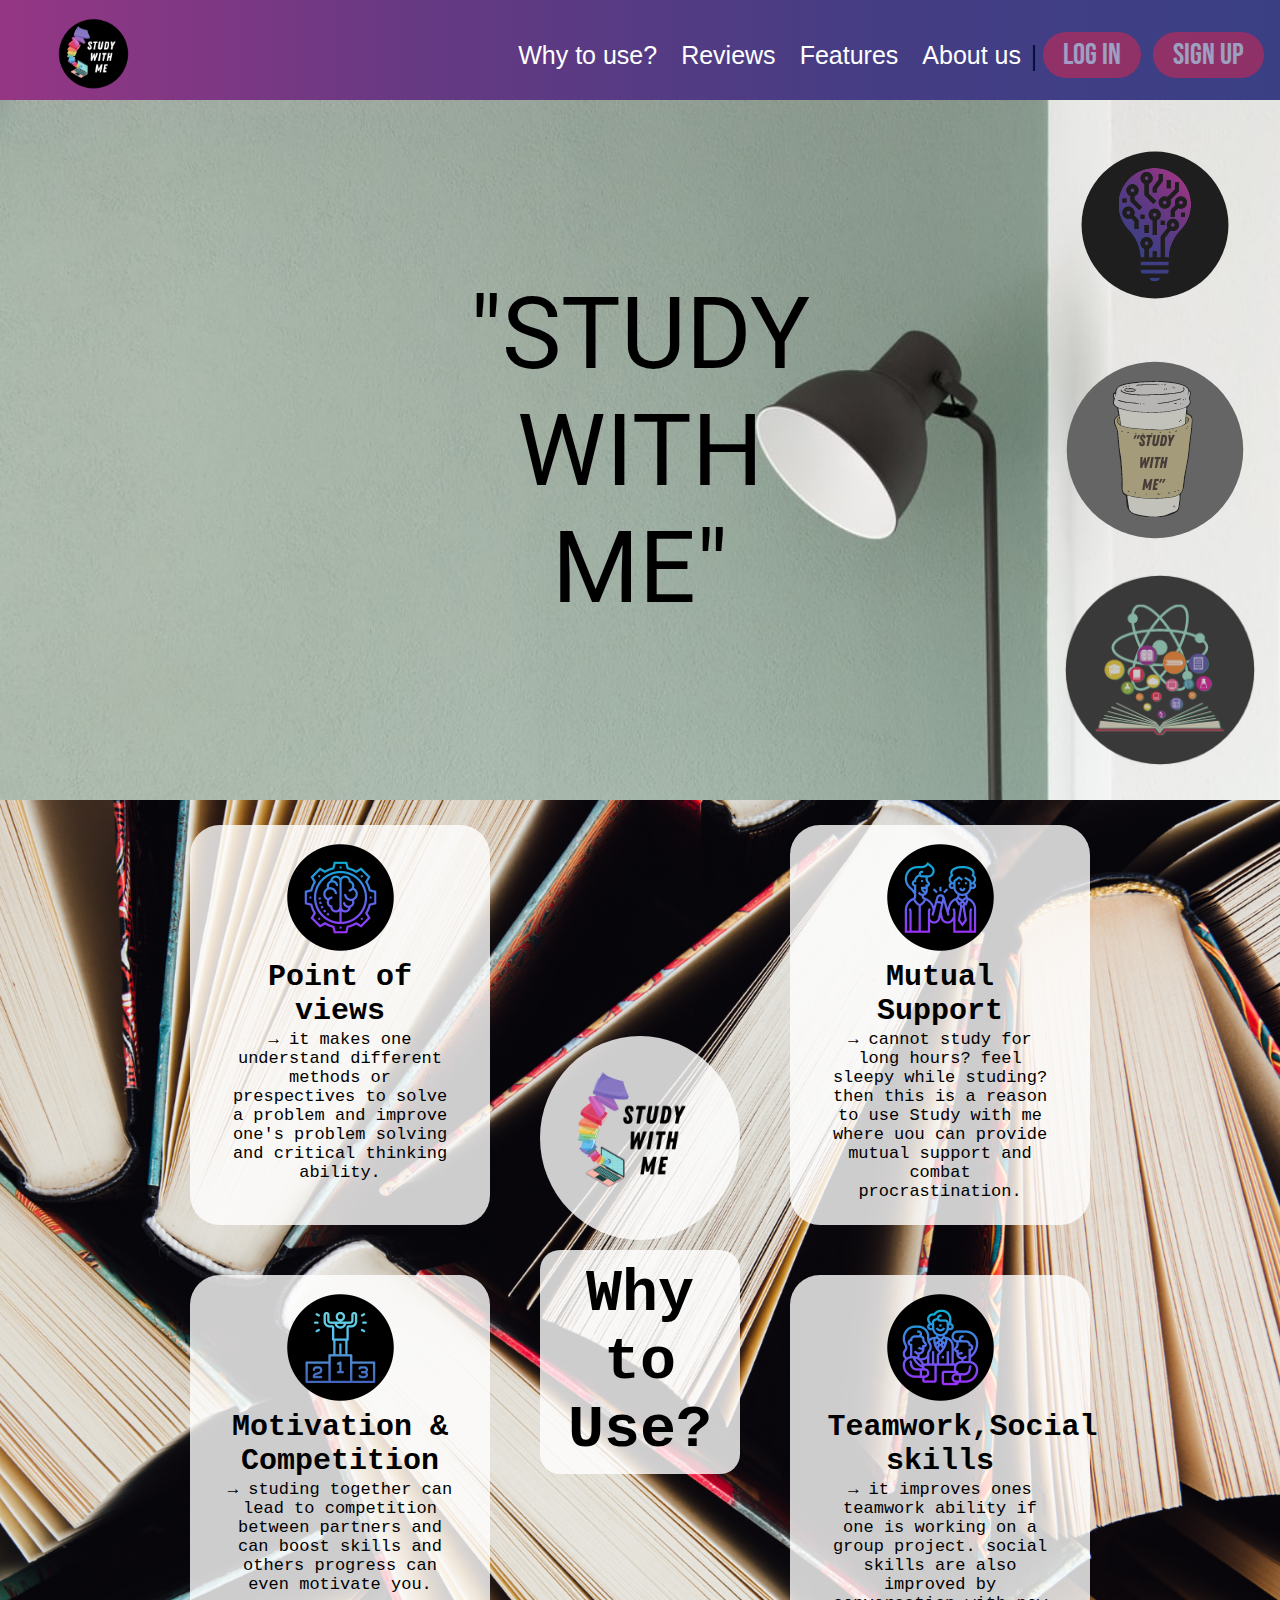
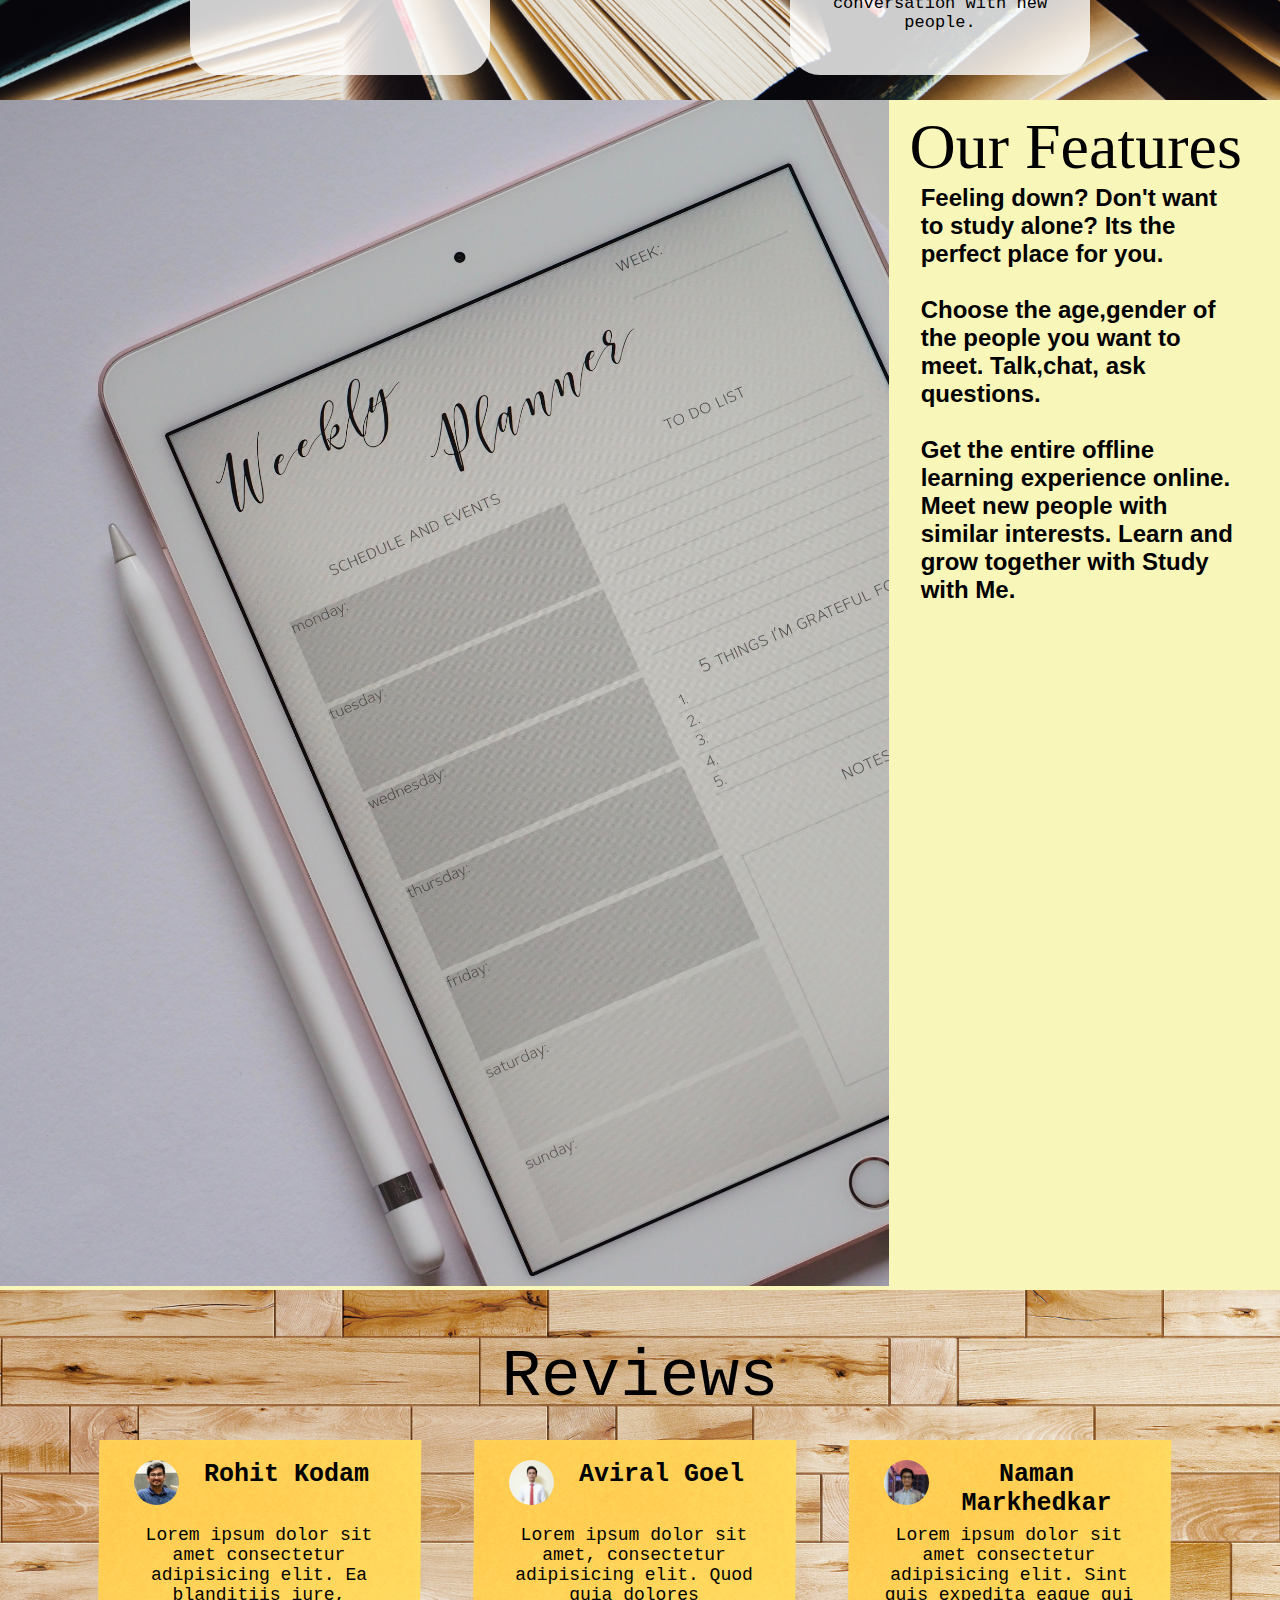
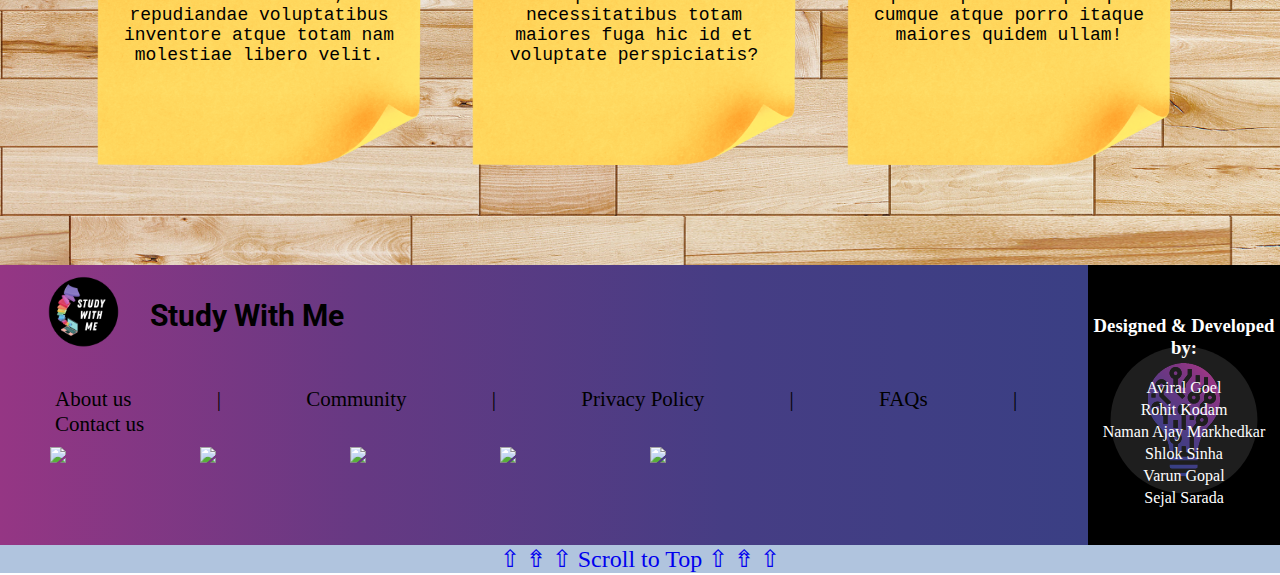
==== index.html @ 77e9092f "added google login button" ====
<!DOCTYPE html>
<html lang="en">
  <head>
    <meta charset="UTF-8" />
    <meta http-equiv="X-UA-Compatible" content="IE=edge" />
    <meta name="viewport" content="width=device-width, initial-scale=1.0" />
    <link rel="stylesheet" href="./style.css" />
    <link rel="preconnect" href="https://fonts.gstatic.com" />
    <link href="https://fonts.googleapis.com/css2?family=Bebas+Neue&display=swap" rel="stylesheet" />
    <link href="https://fonts.googleapis.com/css2?family=Roboto:ital,wght@1,700&display=swap" rel="stylesheet" />
    <title>Study with Me</title>
  </head>
  <body>
    <!-- Home (shlok) start -->
    <header>
      <nav>
        <a href="index.html" class="logo"><img src="images/Study with me logo.png" class="logo" /></a>
        <ul>
          <li><a href="#WhyToUse?">Why to use?</a></li>
          <li><a href="#reviews">Reviews</a></li>
          <li><a href="#">Features</a></li>
          <li><a href="#main-footer">About us</a></li>
        </ul>
        <div class="line">|</div>
        <a href="login.html" class="log-in"><button>Log in</button></a>
        <a href="login.html" class="sign-up" id="sign-up"><button>Sign up</button></a>
      </nav>

      <section class="main">
        <img src="images/5.png" class="upper-img" />
        <div class="main-title">"STUDY<br />WITH<br />ME"</div>
        <img src="images/4.png" class="lower-img" />
      </section>
    </header>
    <!-- Home (shlok) end -->

    <!-- why to use? (rohit) start  -->
    <div id="WhyToUse?" class="WhyToUse">
      <div class="L-section">
        <div class="point">
          <div class="point-img"><img width="125px" src="./images/problem solving.png" alt="" /></div>
          <div class="point-title">Point of views</div>
          <div class="point-content">&RightArrow; it makes one understand different methods or prespectives to solve a problem and improve one's problem solving and critical thinking ability.</div>
        </div>
        <div class="point">
          <div class="point-img"><img width="125px" src="./images/competition.png" alt="" /></div>
          <div class="point-title">Motivation & Competition</div>
          <div class="point-content">&RightArrow; studing together can lead to competition between partners and can boost skills and others progress can even motivate you.</div>
        </div>
      </div>
      <div class="middle-section">
        <div class="middle-section-logo"><img width="200px" src="./images/Study with me logo no circle.png" alt="" /></div>
        <div class="middlesection-text">Why to Use?</div>
      </div>
      <div class="R-section">
        <div class="point">
          <div class="point-img"><img width="125px" src="./images/mutual support.png" alt="" /></div>
          <div class="point-title">Mutual Support</div>
          <div class="point-content">
            &RightArrow; cannot study for long hours? feel sleepy while studing? then this is a reason to use Study with me where uou can provide mutual support and combat procrastination.
          </div>
        </div>
        <div class="point">
          <div class="point-img"><img width="125px" src="./images/teamwork.png" alt="" /></div>
          <div class="point-title">Teamwork,Social skills</div>
          <div class="point-content">&RightArrow; it improves ones teamwork ability if one is working on a group project. social skills are also improved by conversation with new people.</div>
        </div>
      </div>
    </div>

    <!-- why to use? (rohit) end -->

    <!-- how to use? (varun) start -->
    <div class="features-varun">
      <div class="features">
        <div class="features-img">
          <img src="./images/pexels-jess-bailey-designs-768473.jpg" width="100%" alt="" />
        </div>
        <div class="features-txt">
          <div class="features-heading">
            <p>Our Features</p>
          </div>
          <div class="features-body">
            <p>
              Feeling down? Don't want to study alone? Its the perfect place for you.
              <br />
              <br />
              Choose the age,gender of the people you want to meet. Talk,chat, ask questions.
              <br />
              <br />
              Get the entire offline learning experience online. Meet new people with similar interests. Learn and grow together with Study with Me.
            </p>
          </div>
        </div>
      </div>
    </div>
    <!-- how to use? (varun) end -->

    <!-- reviews (rohit) start -->
    <div id="reviews" class="review-page">
      <div class="review-head">Reviews</div>
      <div class="reviews">
        <script>
          var n = 0;
          function myFunction() {
            let btn = document.querySelector(".next-button");
            let box1 = document.querySelector(".reviewbox1");
            let box2 = document.querySelector(".reviewbox2");
            let box3 = document.querySelector(".reviewbox3");
            let box4 = document.querySelector(".reviewbox4");
            let box5 = document.querySelector(".reviewbox5");
            let box6 = document.querySelector(".reviewbox6");
            n++;
            if (n % 2 === 1) {
              box1.style.display = "none";
              box2.style.display = "none";
              box3.style.display = "none";
              box4.style.display = "flex";
              box5.style.display = "flex";
              box6.style.display = "flex";
            } else {
              box1.style.display = "flex";
              box2.style.display = "flex";
              box3.style.display = "flex";
              box4.style.display = "none";
              box5.style.display = "none";
              box6.style.display = "none";
            }
          }
        </script>
        <div class="reviewbox1">
          <div class="reviewer">
            <div class="reviewer-image">
              <a href="https://www.linkedin.com/in/rohit-kodam-b81b95204/" target="_blank"><img style="border-radius: 50%" width="45px" height="45px" src="./images/rohit img.jpg" alt="" /></a>
            </div>
            <div class="reviewer-name">Rohit Kodam</div>
          </div>
          <div class="review-text">Lorem ipsum dolor sit amet consectetur adipisicing elit. Ea blanditiis iure, repudiandae voluptatibus inventore atque totam nam molestiae libero velit.</div>
        </div>
        <div class="reviewbox2">
          <div class="reviewer">
            <div class="reviewer-image">
              <a href="https://www.linkedin.com/in/aviral-kumar-goel/" target="_blank"><img style="border-radius: 50%" width="45px" height="45px" src="./images/aviral goel img.jfif" alt="" /></a>
            </div>
            <div class="reviewer-name">Aviral Goel</div>
          </div>
          <div class="review-text">Lorem ipsum dolor sit amet, consectetur adipisicing elit. Quod quia dolores necessitatibus totam maiores fuga hic id et voluptate perspiciatis?</div>
        </div>
        <div class="reviewbox3">
          <div class="reviewer">
            <div class="reviewer-image">
              <a href="https://www.linkedin.com/in/naman-markhedkar-613984113/" target="_blank"><img style="border-radius: 50%" width="45px" height="45px" src="./images/naman img.jfif" alt="" /></a>
            </div>
            <div class="reviewer-name">Naman Markhedkar</div>
          </div>
          <div class="review-text">Lorem ipsum dolor sit amet consectetur adipisicing elit. Sint quis expedita eaque qui cumque atque porro itaque maiores quidem ullam!</div>
        </div>
        <div class="reviewbox4">
          <div class="reviewer">
            <div class="reviewer-image">
              <a href="https://www.linkedin.com/in/varun-gopal-62b0b0205/" target="_blank"><img style="border-radius: 50%" width="45px" height="45px" src="./images/varun img.jfif" alt="" /></a>
            </div>
            <div class="reviewer-name">Varun Gopal</div>
          </div>
          <div class="review-text">Lorem ipsum dolor sit amet consectetur adipisicing elit. Sint quis expedita eaque qui cumque atque porro itaque maiores quidem ullam!</div>
        </div>
        <div class="reviewbox5">
          <div class="reviewer">
            <div class="reviewer-image">
              <a href="https://www.linkedin.com/in/shlok-sinha-8297ba204/" target="_blank"><img style="border-radius: 50%" width="45px" height="45px" src="./images/shlok img.jfif" alt="" /></a>
            </div>
            <div class="reviewer-name">Shlok Sinha</div>
          </div>
          <div class="review-text">Lorem ipsum dolor sit amet consectetur adipisicing elit. Sint quis expedita eaque qui cumque atque porro itaque maiores quidem ullam!</div>
        </div>
        <div class="reviewbox6">
          <div class="reviewer">
            <div class="reviewer-image">
              <a href="https://www.linkedin.com/in/sejal-sarada-88ab96204/" target="_blank"><img style="border-radius: 50%" width="45px" height="45px" src="./images/sejal img.jfif" alt="" /></a>
            </div>
            <div class="reviewer-name">Sejal Sarada</div>
          </div>
          <div class="review-text">Lorem ipsum dolor sit amet consectetur adipisicing elit. Sint quis expedita eaque qui cumque atque porro itaque maiores quidem ullam!</div>
        </div>
        <button style="background: none; border: 0" onclick="myFunction()"><img width="100px" class="next-button" src="./images/Next arrow.png" alt="" /></button>
      </div>
    </div>

    <!-- reviews (rohit) end -->

    <!-- contacts (sejal) start -->

    <footer id="main-footer">
      <div class="Heading">
        <ul>
          <li><img width="90" src="images/Study with me logo.png" /></li>
          <div class="heading-2">
            <li><h1>Study With Me</h1></li>
          </div>
        </ul>
      </div>

      <!--  
        <div class="Support">
          <ul>
            <div class="support-2"><li><h3>Supported by: </h3></li></div>
            <div class="support-3"><li><img width="100" height="100" src="images/devsoc_logo.png"></li></div> 
            <div class="support-3"><li><img width="100" height="100" src="images/BITSlogo.png" ></li></div>         
          </ul>
        </div>
      -->

      <div class="Footer-links">
        <ul>
          <li><a href="#">About us</a></li>
          <li>|</li>
          <li><a href="#">Community</a></li>
          <li>|</li>
          <li><a href="#">Privacy Policy</a></li>
          <li>|</li>
          <li><a href="#">FAQs</a></li>
          <li>|</li>
          <li><a href="#">Contact us</a></li>
        </ul>
      </div>

      <div class="recog-main">
        <ul>
          <li>
            <a href="#"><img width="90" src="images/FBFinalLogo.png" /></a>
          </li>
          <li>
            <a href="#"><img width="90" src="images/insta.jpg" /></a>
          </li>
          <li>
            <a href="#"><img width="90" src="images/TwitterLogo.png" /></a>
          </li>
          <li>
            <a href="#"><img width="95" src="images/finallinkedinlogo.png" /></a>
          </li>
          <li>
            <a href="#"><img width="100" src="images/googlepluslogo.png" /></a>
          </li>
        </ul>
      </div>
    </footer>

    <div class="recog-side">
      <div class="dev"><h3>Designed & Developed by:</h3></div>
      <ul>
        <li>Aviral Goel</li>
        <li>Rohit Kodam</li>
        <li>Naman Ajay Markhedkar</li>
        <li>Shlok Sinha</li>
        <li>Varun Gopal</li>
        <li>Sejal Sarada</li>
      </ul>
    </div>

    <section id="TOP">
      <a href="#">⇧ ⇮ ⇧ Scroll to Top ⇧ ⇮ ⇧</a>
    </section>

    <!-- contacts (sejal) end  -->
  </body>
</html>
---- style.css ----
* {
  margin: 0;
  box-sizing: border-box;
}
/* Home (shlok) start */
/*NAV START*/
nav {
  opacity: 1;
  background: linear-gradient(to right, #953684, #663983, #463d84, #3a3f84);
  display: flex;
  flex-wrap: wrap;
  justify-content: flex-end;
  align-items: center;
  margin: 0;
  height: 100px;
  padding: 10px 10px;
}

.logo {
  height: 90px;
  margin-right: auto;
  cursor: pointer;
  padding-left: 20px;
}

nav li {
  list-style: none;
  display: inline-block;
  padding: 0px 10px;
  margin: 0;
}

nav a {
  text-decoration: none;
  font-size: 25px;
  color: white;
  font-family: sans-serif;
}

nav a:hover {
  color: rgb(255, 0, 51);
  font-size: 30px;
  transition: all 0.3s ease 0s;
}

.line {
  font-size: 30px;
}

nav button {
  display: flex;
  background-color: rgb(226, 37, 78);
  opacity: 0.5;
  border: none;
  border-radius: 50px;
  padding: 5px 20px;
  margin-right: 6px;
  margin-left: 6px;
  font-size: 30px;
  font-family: "Bebas Neue", cursive;
  color: white;
}

nav button:hover {
  opacity: 1;
  transition: all 0.3s ease 0s;
  cursor: pointer;
}
/*NAV END*/

/*MAIN START*/
.main {
  margin: 0;
  padding: 0;
  background: whitesmoke;
  background-repeat: no-repeat;
  height: 700px;
  background-image: url("images/lamp.jfif");
  background-size: cover;
}

.upper-img {
  display: flex;
  margin-left: auto;
}

.main-title {
  display: flex;
  flex-direction: row;
  justify-content: center;
  align-content: center;
  flex-wrap: wrap;
  font-size: 100px;
  text-align: center;
  height: 200px;
  font-family: "Roboto", sans-serif;
  letter-spacing: 0;
  background-image: url("images/2.png");
  background-repeat: no-repeat;
  background-position: right;
}

.lower-img {
  display: flex;
  margin-left: auto;
  height: 240px;
}

/* Home (shlok) end */

/* why to use? (rohit) start  */
.WhyToUse {
  display: flex;
  flex-direction: row;
  justify-content: center;
  align-content: center;
  flex-wrap: wrap;
  background: url(./images/books.png);
  background-position: center;
  background-repeat: no-repeat;
  background-size: cover;
}
.L-section,
.R-section {
  display: flex;
  flex-direction: column;
  justify-content: center;
  align-items: center;
  /* height: 900px; */
  /* width: 450px; */
}
.middle-section {
  display: flex;
  flex-direction: column;
  justify-content: center;
  align-items: center;
  /* height: 900px; */
  width: 200px;
}
.middle-section-logo {
  width: 200px;
  text-align: center;
  margin: 10px;
  background-color: rgba(256, 256, 256, 0.8);
  border-radius: 50%;
}
.middlesection-text {
  font-size: 60px;
  width: 200px;
  text-align: center;
  margin: 0 30px;
  padding: 10px;
  font-family: monospace;
  font-weight: bolder;
  border-radius: 20px;
  background-color: rgba(256, 256, 256, 0.8);
  color: black;
}
.point {
  display: flex;
  flex-direction: column;
  justify-content: center;
  align-items: center;
  width: 300px;
  height: 400px;
  margin: 25px 50px;
  border-radius: 30px;
  background-color: rgba(256, 256, 256, 0.8);
  transition-property: all;
  transition-duration: 0.5s;
}
.point:hover {
  transform: scale(1.05, 1.05);
  box-shadow: 10px 10px 10px gold;
  background: linear-gradient(90deg, #0162c8, #55e7fc);
}
.point-img {
  height: 125px;
  width: 125px;
  margin: 10px 0 0 0;
}
.point-title {
  height: 75px;
  width: 225px;
  margin: 0 10px 0 10px;
  color: black;
  font-family: monospace;
  font-size: 30px;
  font-weight: bold;
  text-align: center;
}
.point-content {
  height: 200px;
  width: 225px;
  margin: 0 10px 10px 10px;
  text-align: center;
  color: black;
  font-family: monospace;
  font-size: 17px;
}
/* why to use? (rohit) end */

/* how to use? (varun) start */
.features-varun{
  background-color: rgb(248, 246, 185);
}

.features{
  display:flex;
  flex-wrap:nowrap ;
  flex-direction:row;
  justify-content:space-between;
}
.features-img{
  flex-grow:1;
}
.feature-txt{
  display:flex;
  flex-wrap:nowrap;
  flex-direction:column;
  justify-content:space-around;
  flex-grow:1;
}
.features-heading{
  font-size:400%;
  padding-top:10px;
  padding-left:20px;
  font-family:cursive;
  

}
.features-body{  
  font-size:150%;
  padding-left:8%;
  padding-right:10%;
  font-family:'Lucida Sans', 'Lucida Sans Regular', 'Lucida Grande', 'Lucida Sans Unicode', Geneva, Verdana, sans-serif;
  font-weight:bold

}

@media(max-width:731 px){
  .features{
      display:flex;
      flex-direction:column;
  }  

}

/* how to use? (varun) end */

/* reviews (rohit) start  */
.review-page {
  background: url(./images/wall\ for\ stcky\ notes.jpg);
  background-position: center;
  background-repeat: no-repeat;
  background-size: cover;
  font-family: monospace;
  text-align: center;
}
.review-head {
  text-align: center;
  font-size: 66px;
  padding-top: 50px;
}
.reviews {
  display: flex;
  flex-direction: row;
  flex-wrap: wrap;
  justify-content: center;
  align-items: center;
  /* height: 500px; */
  /* width: 1300px; */
}
.reviewbox1,
.reviewbox2,
.reviewbox3,
.reviewbox4,
.reviewbox5,
.reviewbox6 {
  display: flex;
  flex-direction: column;
  justify-content: center;
  align-items: center;
  height: 325px;
  width: 325px;
  background: url(./images/sticky\ note2.png);
  background-size: cover;
  background-repeat: no-repeat;
  background-position: center;
  margin: 25px 25px 100px 25px;
}
.reviewbox4,
.reviewbox5,
.reviewbox6 {
  display: none;
}
.reviewer {
  display: flex;
  flex-direction: row;
  justify-content: center;
  align-items: center;
  height: 45px;
  width: 275px;
  margin: 10px 10px 20px 10px;
}
.reviewer-image {
  height: 45px;
  width: 45px;
  margin: 0 10px 0 10px;
  border-radius: 50%;
}
.reviewer-name {
  height: 45px;
  width: 195px;
  margin: 0 10px 0 0;
  font-size: 25px;
  font-weight: bold;
}
.review-text {
  height: 220px;
  width: 275px;
  margin-bottom: 10px;
  font-size: 18px;
}

/* reviews (rohit) end */

/* contacts (sejal) start */

#main-footer{
  opacity: 1;
  background: linear-gradient(to right, #953684, #663983, #463d84, #3a3f84);
  font-family: 'Times New Roman', Times, serif;
  color:black;
  padding-top: 0.2em;
  float:left;
  width:85%;
  min-height:280px;
  padding-left: 0;
}
.Heading{
  position:relative;
  color: black;
  font-size: 15px;
  font-weight: bolder;
  font-family: "Roboto", sans-serif;
}
.Heading ul{
  padding-top: 10;
  margin-bottom:25px;
  list-style: none;
}
.Heading li{
  display: inline-block;
}
.heading-2{
  position:absolute;
  top:30px;
  left:150px;
}
.Footer-links{
  font-size: 21px;
  margin-left: 15px;
  padding-top: 0;
}
.Footer-links ul{
  padding:0;
  list-style: none;
}
.Footer-links li{
  display:inline;
  padding-right: 40px;
  padding-left: 40px;
}
.Footer-links li a{
  color:black;
  text-decoration: none;
}
.Footer-links li a:hover{
  color:white;
  cursor: pointer;
}
.recog-main{
  padding-top:10px;
  padding-bottom:10px;
  padding-left: 50px;
}
.recog-main ul{
  padding:0;
  list-style:none;
}
.recog-main li{
  display:inline-block;
  padding-right: 130px;
}
.recog-main a:hover{
 background-color: white;
}
.recog-side{
  font-family: 'Times New Roman', Times, serif;
  padding-top: 50px;
  background-color: black;
  background-image: url('images/5.png');
  background-position: bottom;
  color: white;
  float:right;
  width:15%;
  min-height:280px;
  text-align: center;
  box-sizing: border-box;
  text-overflow: hidden;
}
.dev{
  padding-bottom:10px;
  padding-left: 5px;
  padding-right: 5px;
}
.recog-side ul{
  list-style: none;
  padding: 0;
  padding-top:10px;
}
.recog-side li{
  padding-bottom:4px;
}
#TOP{
  text-align: center;
  background-color: lightsteelblue; 
  color: white;
  font-size: x-large;
}
#TOP a{
  text-decoration: none;

}
#TOP a:hover{
  background-color:linear-gradient(to right, #953684, #663983, #463d84, #3a3f84); 
}

/* contacts (sejal) end  */

@media screen and (max-width: 1016px) {
  /* why to use? (rohit) start */
  .WhyToUse {
    flex-direction: column;
  }
  .L-section,
  .R-section {
    flex-direction: row;
    flex-wrap: wrap;
  }
  .L-section {
    order: 2;
  }
  .R-section {
    order: 3;
  }
  .point {
    margin: 25px;
  }
  .middle-section {
    order: 1;
    align-self: center;
    flex-direction: row;
    flex-wrap: wrap;
    width: 500px;
  }
  .middlesection-text {
    width: 300px;
  }
  /* why to use? (rohit) end */
}
@media screen and (max-width: 1142px) {
  /* review (rohit) start */
  .reviewbox {
    margin: 25px;
  }
  /* review (rohit) end */
}

/*Shlok's MEDIA*/
@media screen and (max-width: 970px) {
  nav {
    display: flex;
    flex-direction: column;
    height: 150px;
  }
  nav li {
    display: none;
  }
  nav button {
    margin-bottom: 5px;
}
  .line {
    display: none;
  }
  .upper-img,
  .lower-img {
    display: none;
  }
  .main-title {
    background-position: top;
    height: 800px;
    transition: all 0.5s ease 0s;
    font-size: 80px;
  }
}

@media screen and (max-width: 1200px) {
  .main {
    background: url("images/lamp-mobile.jfif");
    background-size: cover;
    transition: all 0.5s ease 0s;
  }
}
/*Shlok's MEDIA END*/
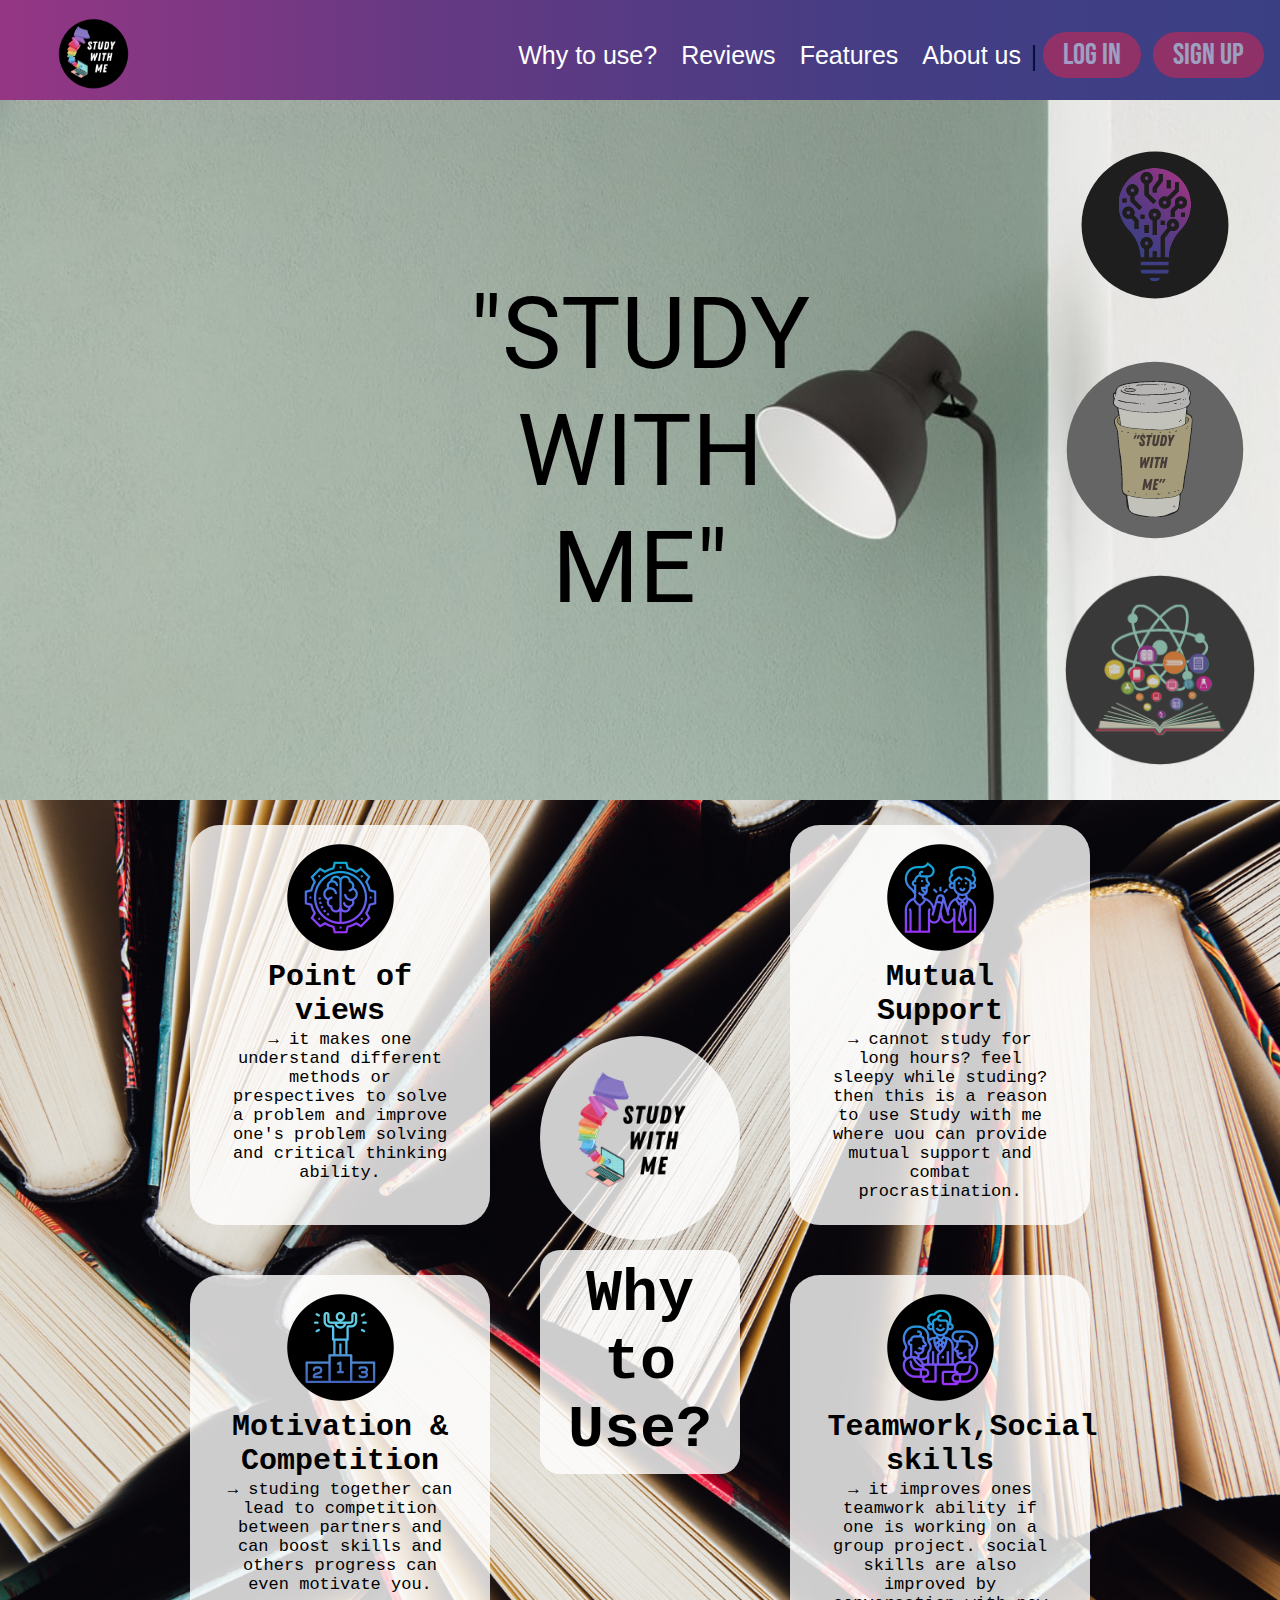
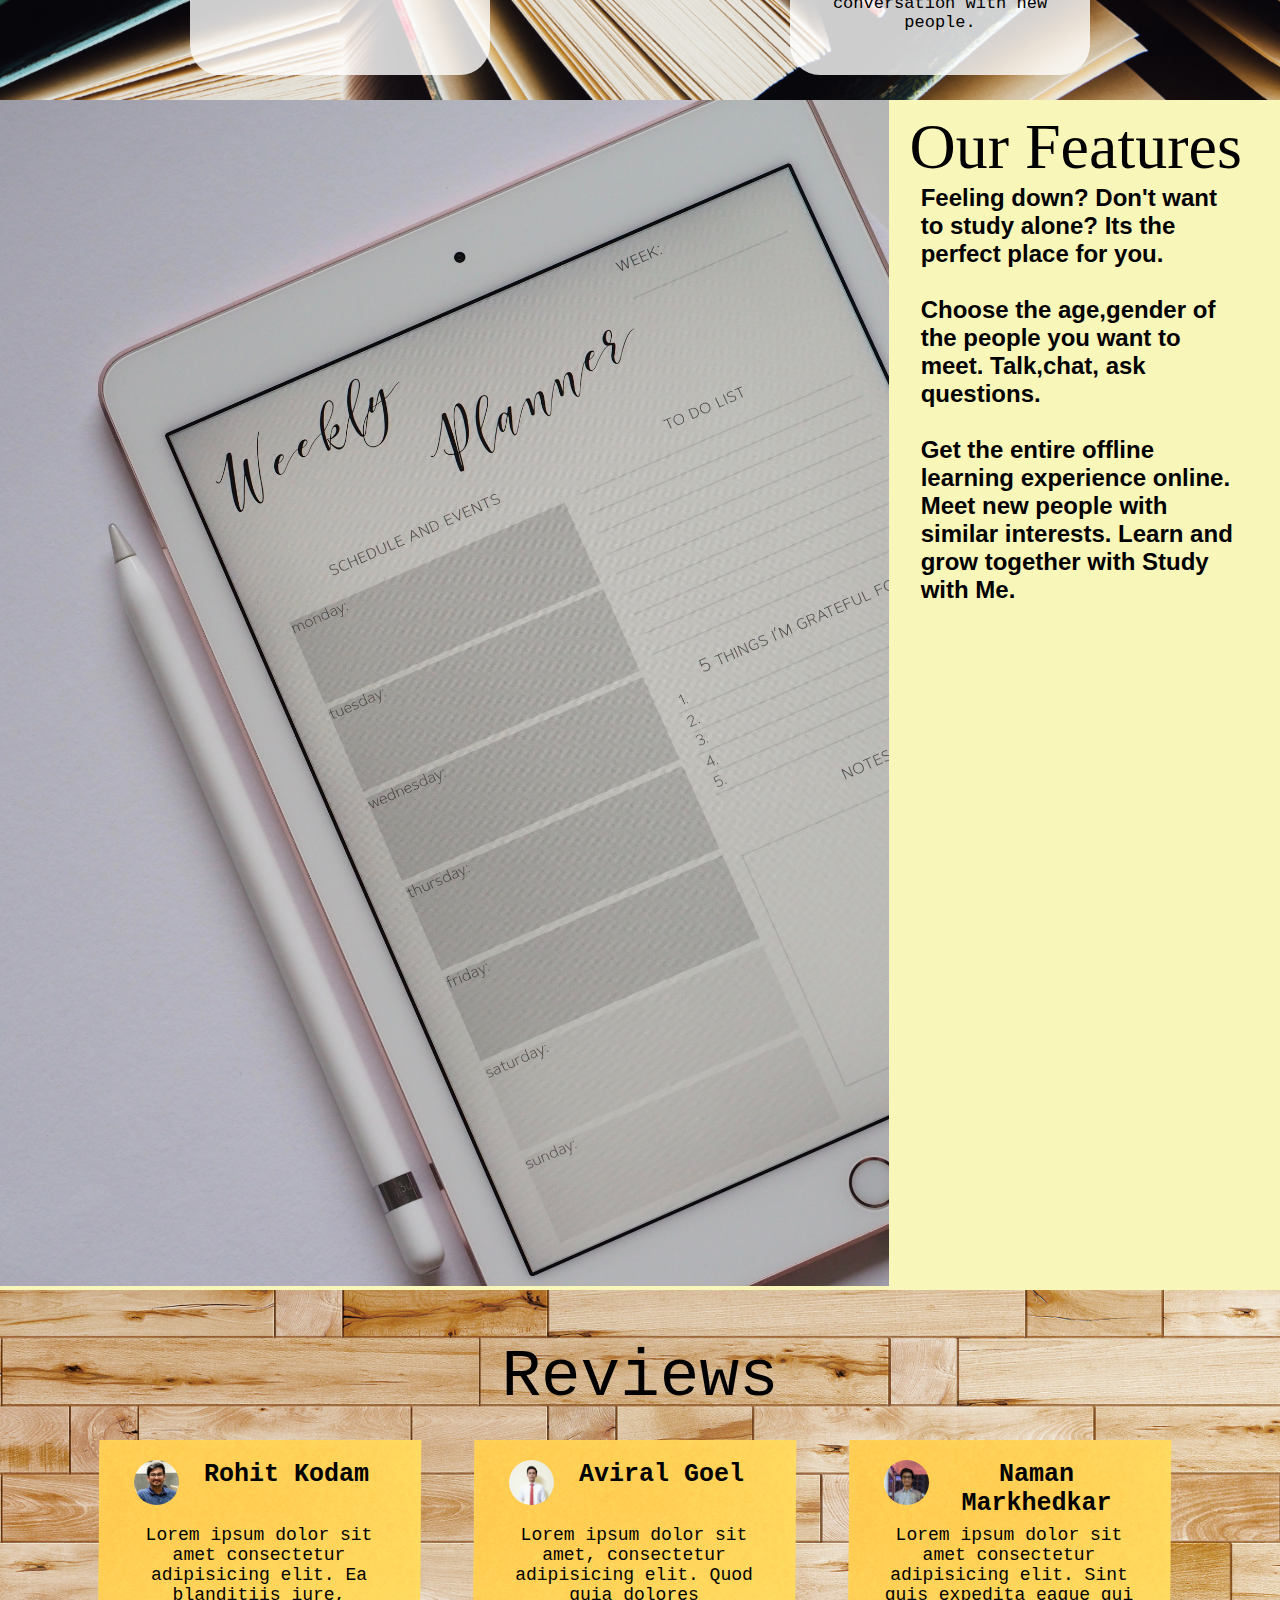
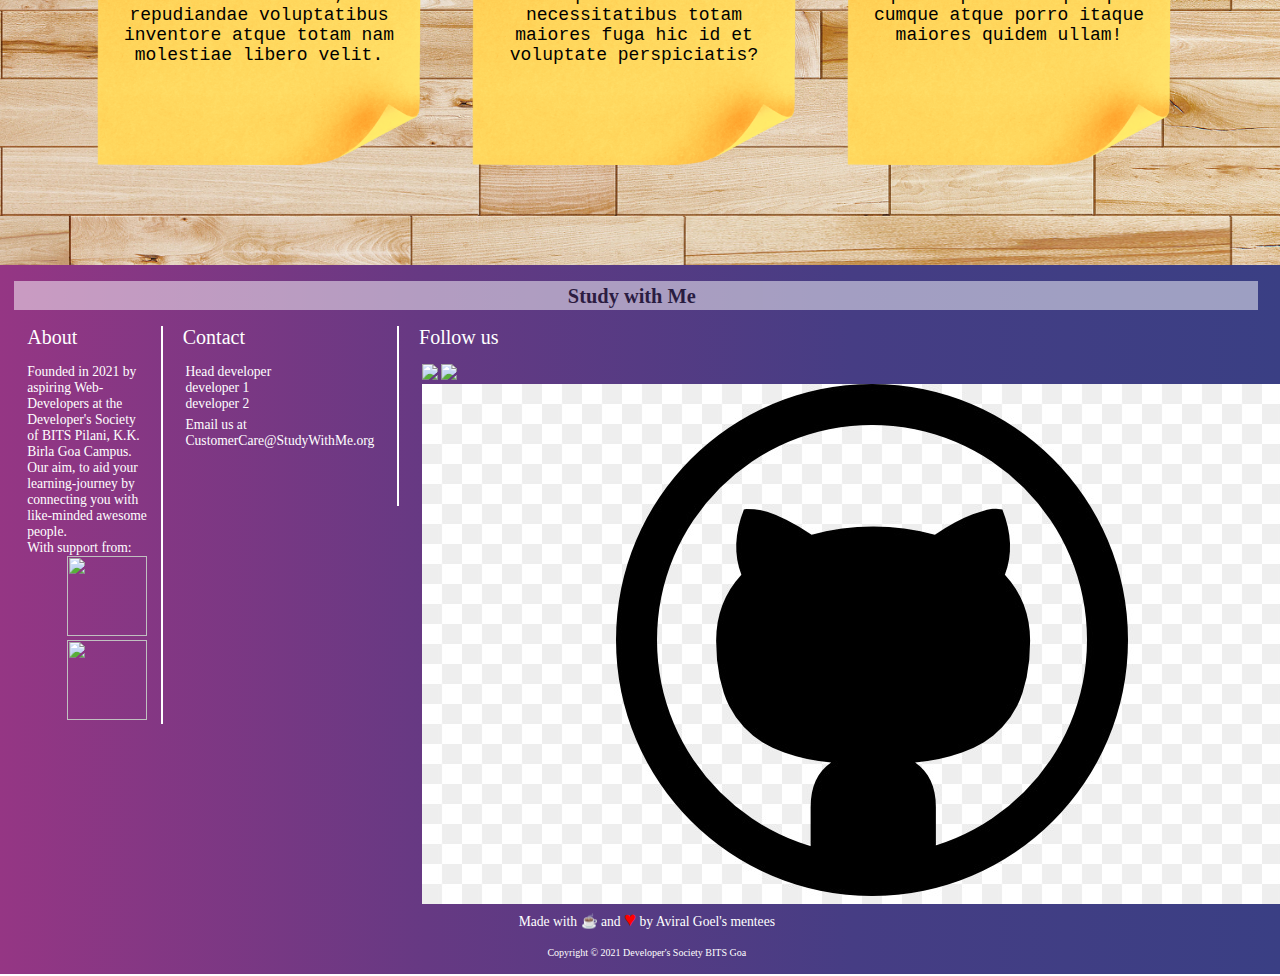
==== commit 13fbbdb3: "Merge pull request #18 from Aviral09/master" ====
--- a/index.html
+++ b/index.html
@@ -18,7 +18,7 @@
         <ul>
           <li><a href="#WhyToUse?">Why to use?</a></li>
           <li><a href="#reviews">Reviews</a></li>
-          <li><a href="#">Features</a></li>
+          <li><a href="#features">Features</a></li>
           <li><a href="#main-footer">About us</a></li>
         </ul>
         <div class="line">|</div>
@@ -71,7 +71,7 @@
     <!-- why to use? (rohit) end -->
 
     <!-- how to use? (varun) start -->
-    <div class="features-varun">
+    <div class="features-varun" id="features">
       <div class="features">
         <div class="features-img">
           <img src="./images/pexels-jess-bailey-designs-768473.jpg" width="100%" alt="" />
@@ -191,75 +191,59 @@
     <!-- contacts (sejal) start -->
 
     <footer id="main-footer">
-      <div class="Heading">
-        <ul>
-          <li><img width="90" src="images/Study with me logo.png" /></li>
-          <div class="heading-2">
-            <li><h1>Study With Me</h1></li>
-          </div>
-        </ul>
-      </div>
-
-      <!--  
-        <div class="Support">
-          <ul>
-            <div class="support-2"><li><h3>Supported by: </h3></li></div>
-            <div class="support-3"><li><img width="100" height="100" src="images/devsoc_logo.png"></li></div> 
-            <div class="support-3"><li><img width="100" height="100" src="images/BITSlogo.png" ></li></div>         
-          </ul>
-        </div>
-      -->
-
-      <div class="Footer-links">
-        <ul>
-          <li><a href="#">About us</a></li>
-          <li>|</li>
-          <li><a href="#">Community</a></li>
-          <li>|</li>
-          <li><a href="#">Privacy Policy</a></li>
-          <li>|</li>
-          <li><a href="#">FAQs</a></li>
-          <li>|</li>
-          <li><a href="#">Contact us</a></li>
-        </ul>
-      </div>
-
-      <div class="recog-main">
-        <ul>
-          <li>
-            <a href="#"><img width="90" src="images/FBFinalLogo.png" /></a>
-          </li>
-          <li>
-            <a href="#"><img width="90" src="images/insta.jpg" /></a>
-          </li>
-          <li>
-            <a href="#"><img width="90" src="images/TwitterLogo.png" /></a>
-          </li>
-          <li>
-            <a href="#"><img width="95" src="images/finallinkedinlogo.png" /></a>
-          </li>
-          <li>
-            <a href="#"><img width="100" src="images/googlepluslogo.png" /></a>
-          </li>
-        </ul>
-      </div>
-    </footer>
-
-    <div class="recog-side">
-      <div class="dev"><h3>Designed & Developed by:</h3></div>
-      <ul>
-        <li>Aviral Goel</li>
-        <li>Rohit Kodam</li>
-        <li>Naman Ajay Markhedkar</li>
-        <li>Shlok Sinha</li>
-        <li>Varun Gopal</li>
-        <li>Sejal Sarada</li>
-      </ul>
-    </div>
-
-    <section id="TOP">
-      <a href="#">⇧ ⇮ ⇧ Scroll to Top ⇧ ⇮ ⇧</a>
-    </section>
+      <br>
+
+      <div class="footer-heading">
+          <h2>Study with Me</h2>
+          <br>
+      </div>
+      <br>
+
+      <div class="footer-links">
+
+          <div class="footer-container-item" style="flex-basis: 40%;"><section id="About">
+              <p style="font-size: 20px;">About</p>
+              <div class="footer-link-gap"></div>
+              <p>Founded in 2021 by aspiring Web-Developers at the Developer's Society of BITS Pilani, K.K. Birla Goa Campus. Our aim, to aid your learning-journey by connecting you with like-minded awesome people.</p>
+              <p>
+                  With support from:
+                  <ul>
+                      <li><img height="80px" width="80px" src="images/devsoc_logo.png"></li>
+                      <li><img height="80px" width="80px" src="images/BITSlogo.png"></li>
+                  </ul>
+              </p>
+          </section></div>
+          <div class="footer-container-item" ><section id="Contact">
+              <p style="font-size: 20px;">Contact</p>
+              <div class="footer-link-gap"></div>
+              <ul>
+                  <li><a href="#">Head developer</a></li>
+                  <li><a href="#">developer 1</a></li>
+                  <li><a href="#">developer 2</a></li>
+                  <div class="footer-link-contact-gap"></div>
+                  <li>Email us at CustomerCare@StudyWithMe.org</li>
+              </ul>
+          </section></div>
+          <div class="footer-container-item"><section id="Follow">
+              <p style="font-size: 20px;">Follow us</p>
+              <div class="footer-link-gap"></div>
+              <ul>
+                  <li><a href="https://www.facebook.com/MACBITSGoa/"><img src="/images/FBFinalLogo.png"></a></li>
+                  <li><a href="https://www.instagram.com/devsocbitsgoa/"><img src="/images/insta.jpg"></a></li>
+                  <li><a href="https://github.com/Aviral09/DevSocHackathon"><img src="/images/githublogo.jpg"></a></li>
+              </ul>
+          </section></div>
+
+      </div>
+
+      <div class="footer-end">
+          <p>Made with &#9749; and <span style="font-size:150%;color:red;">&hearts;</span> by Aviral Goel's mentees</p>
+      <br>
+          <p style="font-size: 10px;">Copyright &copy; 2021 Developer's Society BITS Goa</p>
+      <br>        
+      </div>
+
+    </footer>      
 
     <!-- contacts (sejal) end  -->
   </body>
--- a/style.css
+++ b/style.css
@@ -201,49 +201,45 @@
 /* why to use? (rohit) end */
 
 /* how to use? (varun) start */
-.features-varun{
+.features-varun {
   background-color: rgb(248, 246, 185);
 }
 
-.features{
-  display:flex;
-  flex-wrap:nowrap ;
-  flex-direction:row;
-  justify-content:space-between;
-}
-.features-img{
-  flex-grow:1;
-}
-.feature-txt{
-  display:flex;
-  flex-wrap:nowrap;
-  flex-direction:column;
-  justify-content:space-around;
-  flex-grow:1;
-}
-.features-heading{
-  font-size:400%;
-  padding-top:10px;
-  padding-left:20px;
-  font-family:cursive;
-  
-
-}
-.features-body{  
-  font-size:150%;
-  padding-left:8%;
-  padding-right:10%;
-  font-family:'Lucida Sans', 'Lucida Sans Regular', 'Lucida Grande', 'Lucida Sans Unicode', Geneva, Verdana, sans-serif;
-  font-weight:bold
-
-}
-
-@media(max-width:731 px){
-  .features{
-      display:flex;
-      flex-direction:column;
-  }  
-
+.features {
+  display: flex;
+  flex-wrap: nowrap;
+  flex-direction: row;
+  justify-content: space-between;
+}
+.features-img {
+  flex-grow: 1;
+}
+.feature-txt {
+  display: flex;
+  flex-wrap: nowrap;
+  flex-direction: column;
+  justify-content: space-around;
+  flex-grow: 1;
+}
+.features-heading {
+  font-size: 400%;
+  padding-top: 10px;
+  padding-left: 20px;
+  font-family: cursive;
+}
+.features-body {
+  font-size: 150%;
+  padding-left: 8%;
+  padding-right: 10%;
+  font-family: "Lucida Sans", "Lucida Sans Regular", "Lucida Grande", "Lucida Sans Unicode", Geneva, Verdana, sans-serif;
+  font-weight: bold;
+}
+
+@media (max-width: 731 px) {
+  .features {
+    display: flex;
+    flex-direction: column;
+  }
 }
 
 /* how to use? (varun) end */
@@ -327,114 +323,81 @@
 
 /* contacts (sejal) start */
 
-#main-footer{
-  opacity: 1;
+#Contact a {
+  text-decoration: none;
+  color: white;
+}
+#main-footer {
   background: linear-gradient(to right, #953684, #663983, #463d84, #3a3f84);
-  font-family: 'Times New Roman', Times, serif;
-  color:black;
-  padding-top: 0.2em;
-  float:left;
-  width:85%;
-  min-height:280px;
-  padding-left: 0;
-}
-.Heading{
-  position:relative;
+  color: white;
+  font-family: Georgia, "Times New Roman", Times, serif;
+  padding-left: 1em;
+  font-size: 85%;
+}
+
+.footer-link-gap {
+  height: 15px;
+}
+.footer-link-contact-gap {
+  height: 5px;
+}
+
+.footer-heading {
+  padding: 0.3em;
+  padding-left: 1em;
+  padding-right: 1.6em;
+  margin-right: 1.6em;
+  text-align: center;
+  background-color: white;
+  opacity: 50%;
+  height: 29px;
   color: black;
-  font-size: 15px;
-  font-weight: bolder;
-  font-family: "Roboto", sans-serif;
-}
-.Heading ul{
-  padding-top: 10;
-  margin-bottom:25px;
-  list-style: none;
-}
-.Heading li{
+}
+
+.footer-links {
+  display: flex;
+}
+
+#About {
+  padding: 0 1em;
+  border-right: 2px solid white;
+  margin-right: 20px;
+  min-height: 180px;
+}
+#About ul {
+  list-style: none;
+}
+#About li {
   display: inline-block;
-}
-.heading-2{
-  position:absolute;
-  top:30px;
-  left:150px;
-}
-.Footer-links{
-  font-size: 21px;
-  margin-left: 15px;
-  padding-top: 0;
-}
-.Footer-links ul{
-  padding:0;
-  list-style: none;
-}
-.Footer-links li{
-  display:inline;
-  padding-right: 40px;
-  padding-left: 40px;
-}
-.Footer-links li a{
-  color:black;
-  text-decoration: none;
-}
-.Footer-links li a:hover{
-  color:white;
-  cursor: pointer;
-}
-.recog-main{
-  padding-top:10px;
-  padding-bottom:10px;
-  padding-left: 50px;
-}
-.recog-main ul{
-  padding:0;
-  list-style:none;
-}
-.recog-main li{
-  display:inline-block;
-  padding-right: 130px;
-}
-.recog-main a:hover{
- background-color: white;
-}
-.recog-side{
-  font-family: 'Times New Roman', Times, serif;
-  padding-top: 50px;
-  background-color: black;
-  background-image: url('images/5.png');
-  background-position: bottom;
-  color: white;
-  float:right;
-  width:15%;
-  min-height:280px;
-  text-align: center;
-  box-sizing: border-box;
-  text-overflow: hidden;
-}
-.dev{
-  padding-bottom:10px;
-  padding-left: 5px;
-  padding-right: 5px;
-}
-.recog-side ul{
-  list-style: none;
-  padding: 0;
-  padding-top:10px;
-}
-.recog-side li{
-  padding-bottom:4px;
-}
-#TOP{
-  text-align: center;
-  background-color: lightsteelblue; 
-  color: white;
-  font-size: x-large;
-}
-#TOP a{
-  text-decoration: none;
-
-}
-#TOP a:hover{
-  background-color:linear-gradient(to right, #953684, #663983, #463d84, #3a3f84); 
+  list-style: none;
+}
+
+#Contact {
+  border-right: 2px solid white;
+  padding-right: 20px;
+  margin-right: 20px;
+  min-height: 180px;
+}
+
+#Contact ul {
+  list-style: none;
+  padding: 0 0.2em;
+}
+
+#Follow {
+  min-height: 180px;
+}
+#Follow ul {
+  list-style: none;
+  padding: 0 0.2em;
+}
+#Follow li {
+  list-style: none;
+  display: inline-block;
+}
+
+.footer-end {
+  text-align: center;
 }
 
 /* contacts (sejal) end  */
@@ -470,6 +433,7 @@
   }
   /* why to use? (rohit) end */
 }
+
 @media screen and (max-width: 1142px) {
   /* review (rohit) start */
   .reviewbox {
@@ -490,7 +454,7 @@
   }
   nav button {
     margin-bottom: 5px;
-}
+  }
   .line {
     display: none;
   }
@@ -513,4 +477,4 @@
     transition: all 0.5s ease 0s;
   }
 }
-/*Shlok's MEDIA END*/+/*Shlok's MEDIA END*/
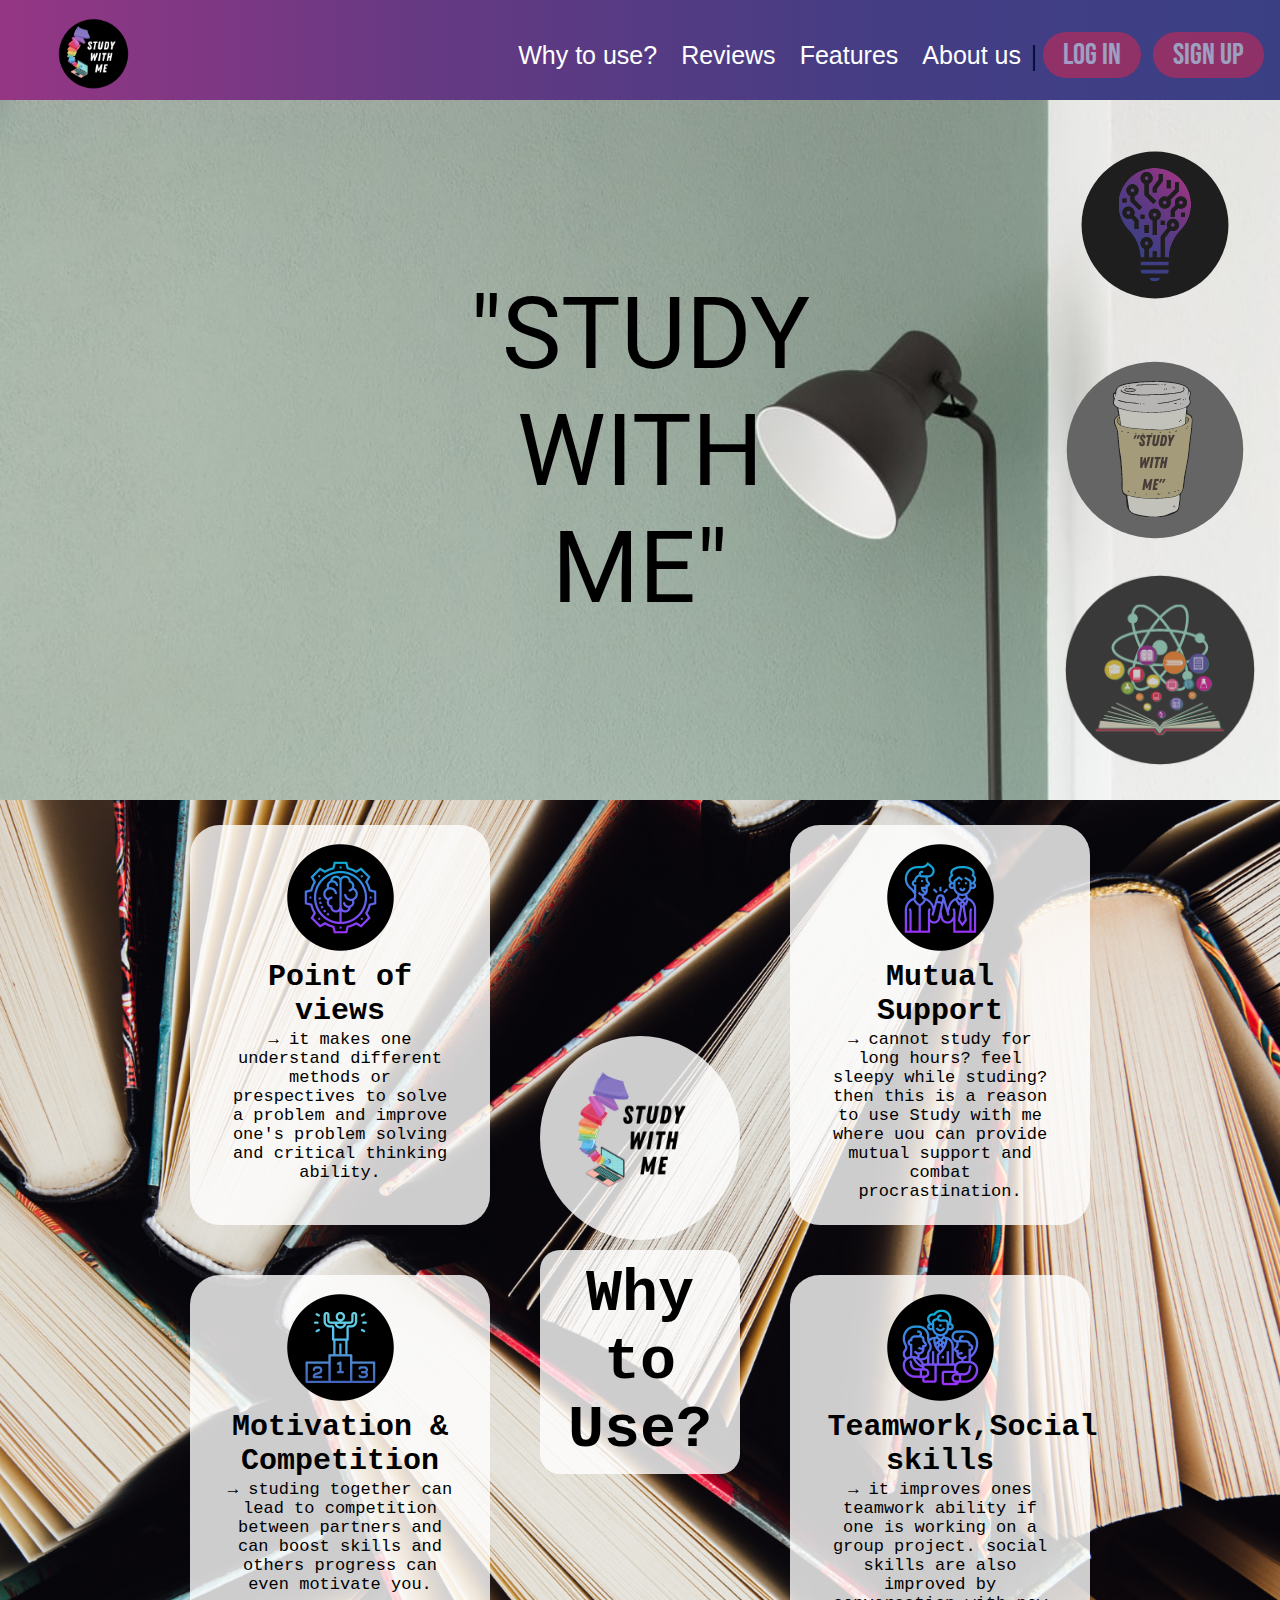
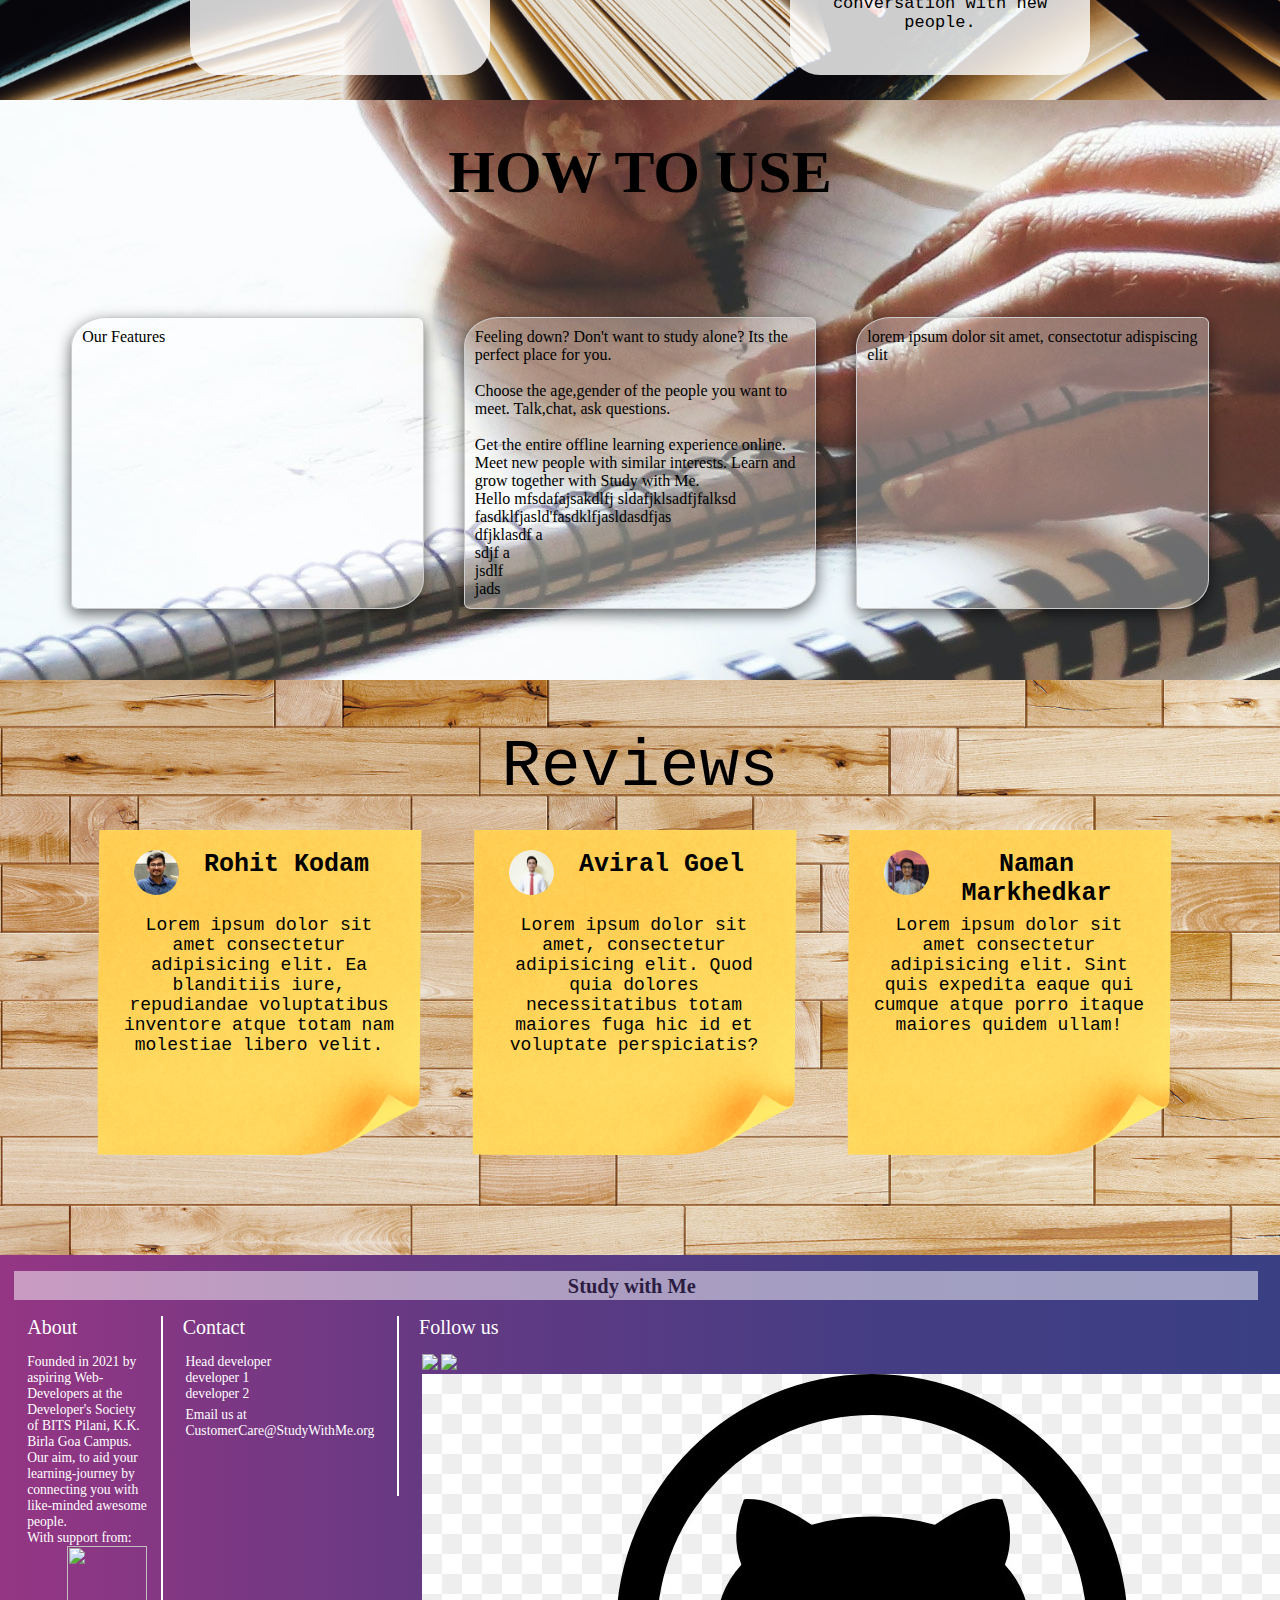
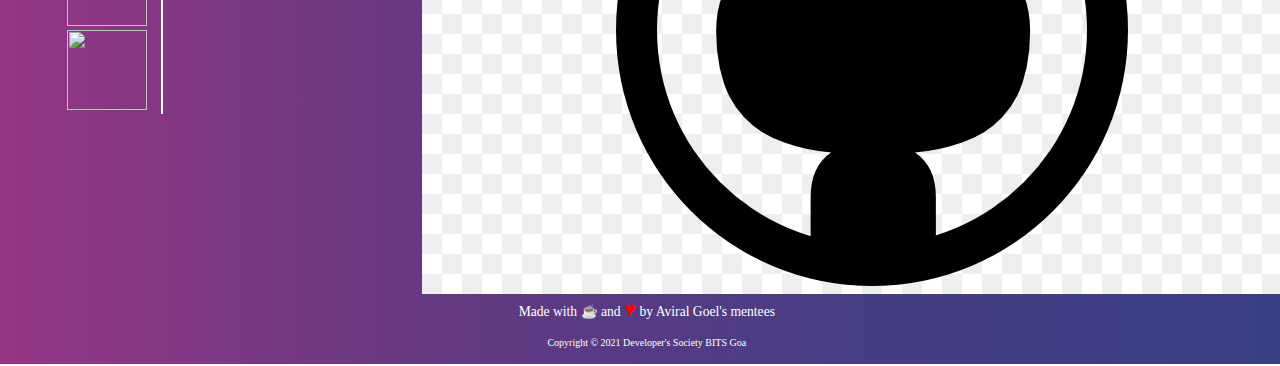
==== commit 9ae25623: "Merge pull request #45 from varungopal4210/master" ====
--- a/index.html
+++ b/index.html
@@ -71,26 +71,35 @@
     <!-- why to use? (rohit) end -->
 
     <!-- how to use? (varun) start -->
-    <div class="features-varun" id="features">
-      <div class="features">
-        <div class="features-img">
-          <img src="./images/pexels-jess-bailey-designs-768473.jpg" width="100%" alt="" />
-        </div>
-        <div class="features-txt">
-          <div class="features-heading">
-            <p>Our Features</p>
-          </div>
-          <div class="features-body">
-            <p>
-              Feeling down? Don't want to study alone? Its the perfect place for you.
-              <br />
-              <br />
-              Choose the age,gender of the people you want to meet. Talk,chat, ask questions.
-              <br />
-              <br />
-              Get the entire offline learning experience online. Meet new people with similar interests. Learn and grow together with Study with Me.
-            </p>
-          </div>
+
+    <div class="howtouse">
+      <div class="howtouse_heading">
+        <p>HOW TO USE</p>
+      </div>
+      <div class="howtouse_body">
+        <div class="step1">
+                  <p>Our Features</p>
+        </div>
+        <div class="step2">
+                  <p>Feeling down? Don't want to study alone? Its the perfect place for you.
+                  <br>
+                  <br>
+                  Choose the age,gender of the people you want to meet. Talk,chat, ask questions.
+                  <br> 
+                  <br>
+                   Get the entire offline learning experience online. Meet new people with similar interests. Learn and grow together with Study with Me.
+                  <br>Hello mfsdafajsakdlfj
+                  sldafjklsadfjfalksd
+                  <br>fasdklfjasld'fasdklfjasldasdfjas
+                  <br>dfjklasdf
+                  a<br>sdjf
+                  a<br>jsdlf
+                  <br>jads
+                </p> 
+        </div>
+        <div class="step3">
+            lorem ipsum dolor sit amet, consectotur adispiscing elit
+
         </div>
       </div>
     </div>
@@ -158,7 +167,7 @@
         <div class="reviewbox4">
           <div class="reviewer">
             <div class="reviewer-image">
-              <a href="https://www.linkedin.com/in/varun-gopal-62b0b0205/" target="_blank"><img style="border-radius: 50%" width="45px" height="45px" src="./images/varun img.jfif" alt="" /></a>
+              <a href="https://www.linkedin.com/in/varun-gopal-62b0b0205/" target="_blank"><img style="border-radius: 50%" width="45px" height="45px" src="./images/varun img.jpg" alt="" /></a>
             </div>
             <div class="reviewer-name">Varun Gopal</div>
           </div>
--- a/style.css
+++ b/style.css
@@ -201,46 +201,59 @@
 /* why to use? (rohit) end */
 
 /* how to use? (varun) start */
-.features-varun {
-  background-color: rgb(248, 246, 185);
-}
-
-.features {
-  display: flex;
-  flex-wrap: nowrap;
+
+.howtouse{
+  margin:0;
+  box-sizing: border-box;
+  background-image: url(./images/studytogether.jpg);
+   background-position:center;
+ 
+
+}
+ 
+.howtouse div{
+
+
+}
+.howtouse_heading{
+  padding: 3%;
+  font-size:60px;
+  font-weight: bold;
+
+  text-align: center;
+
+}
+.howtouse_body{
+  padding:4%;
+  display:flex;
   flex-direction: row;
-  justify-content: space-between;
-}
-.features-img {
-  flex-grow: 1;
-}
-.feature-txt {
-  display: flex;
-  flex-wrap: nowrap;
-  flex-direction: column;
-  justify-content: space-around;
-  flex-grow: 1;
-}
-.features-heading {
-  font-size: 400%;
-  padding-top: 10px;
-  padding-left: 20px;
-  font-family: cursive;
-}
-.features-body {
-  font-size: 150%;
-  padding-left: 8%;
-  padding-right: 10%;
-  font-family: "Lucida Sans", "Lucida Sans Regular", "Lucida Grande", "Lucida Sans Unicode", Geneva, Verdana, sans-serif;
-  font-weight: bold;
-}
-
-@media (max-width: 731 px) {
-  .features {
-    display: flex;
-    flex-direction: column;
-  }
-}
+  justify-content:space-around;
+
+}
+.howtouse_body div{
+  flex:1;
+  background: rgba(255,255,255,0.3);
+  box-shadow:0 5px 15px rgba(0,0,0,0.6);
+  border:1px #ccc solid;
+  padding:10px;
+  margin:20px;
+  border-radius:10% 2% 10% 2%;
+
+}
+.step1{
+
+
+}
+.step2{
+
+
+}
+.step3{
+
+
+}
+
+
 
 /* how to use? (varun) end */
 
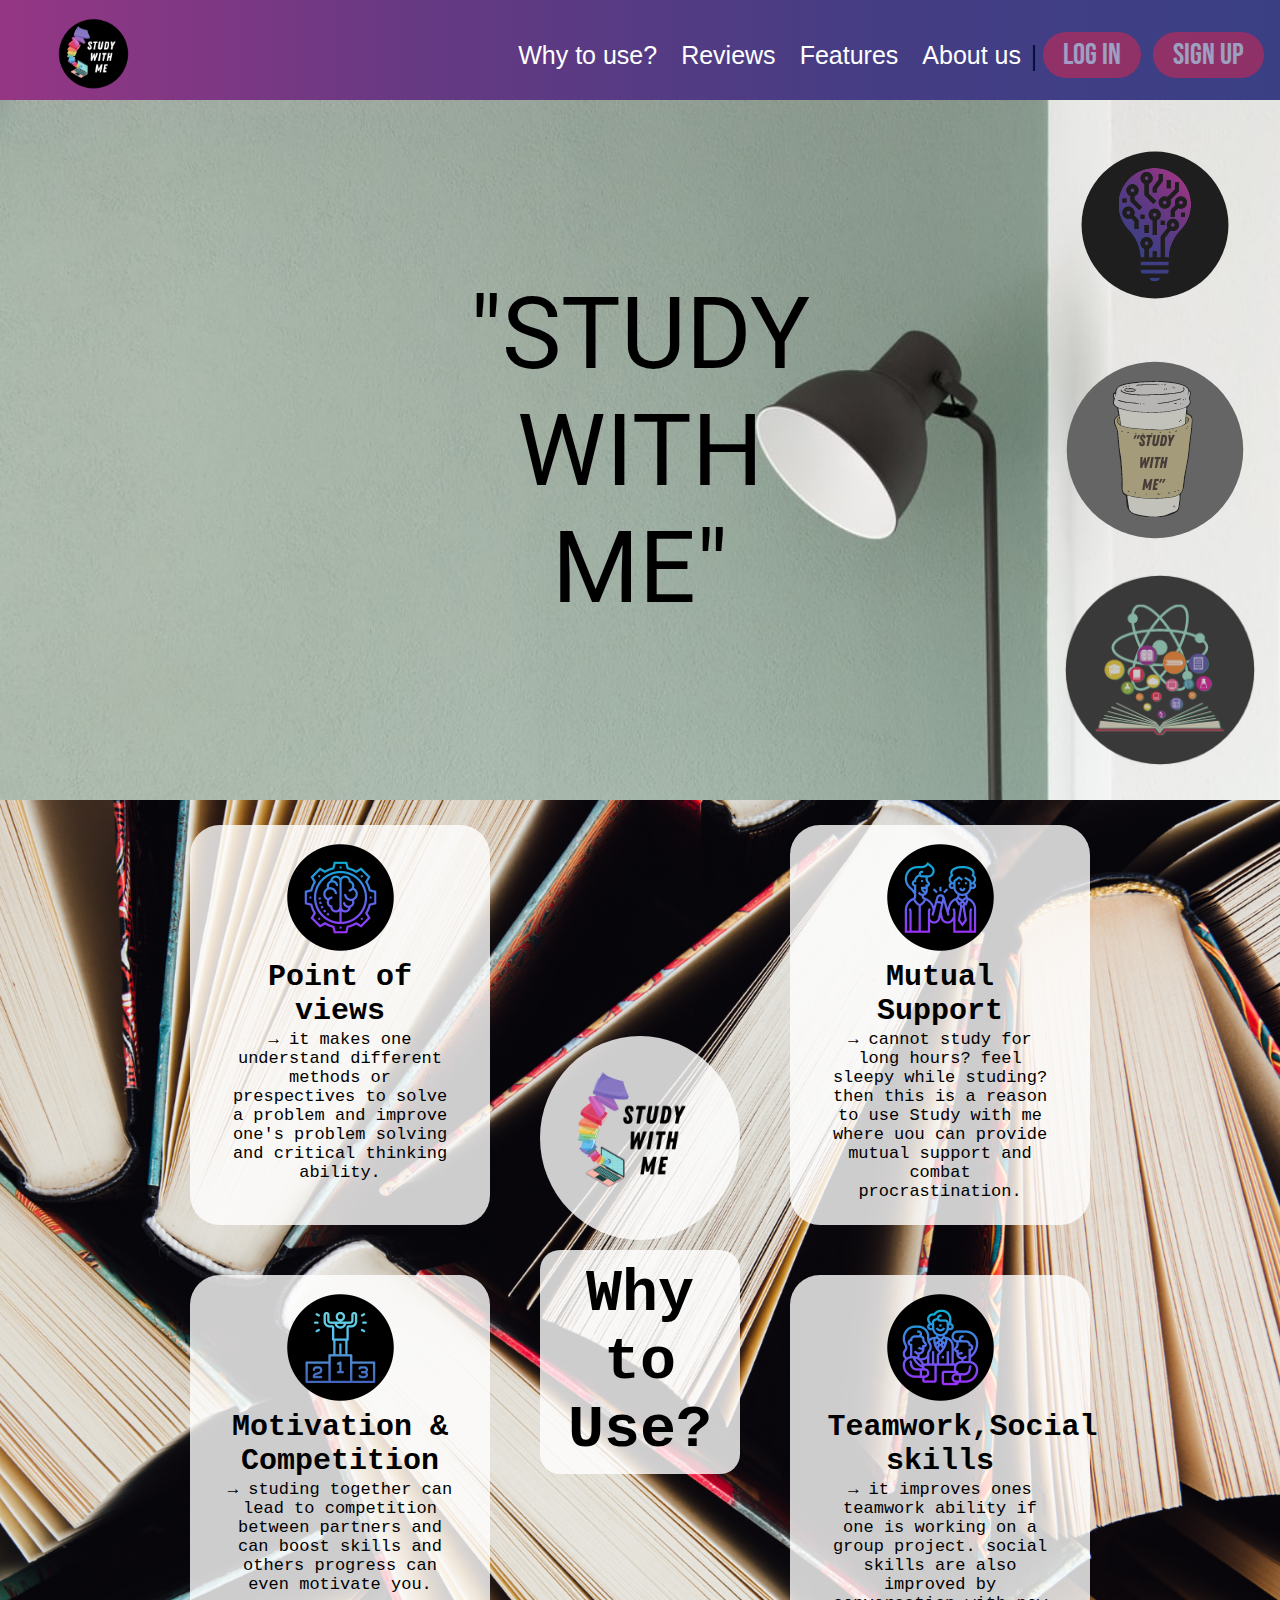
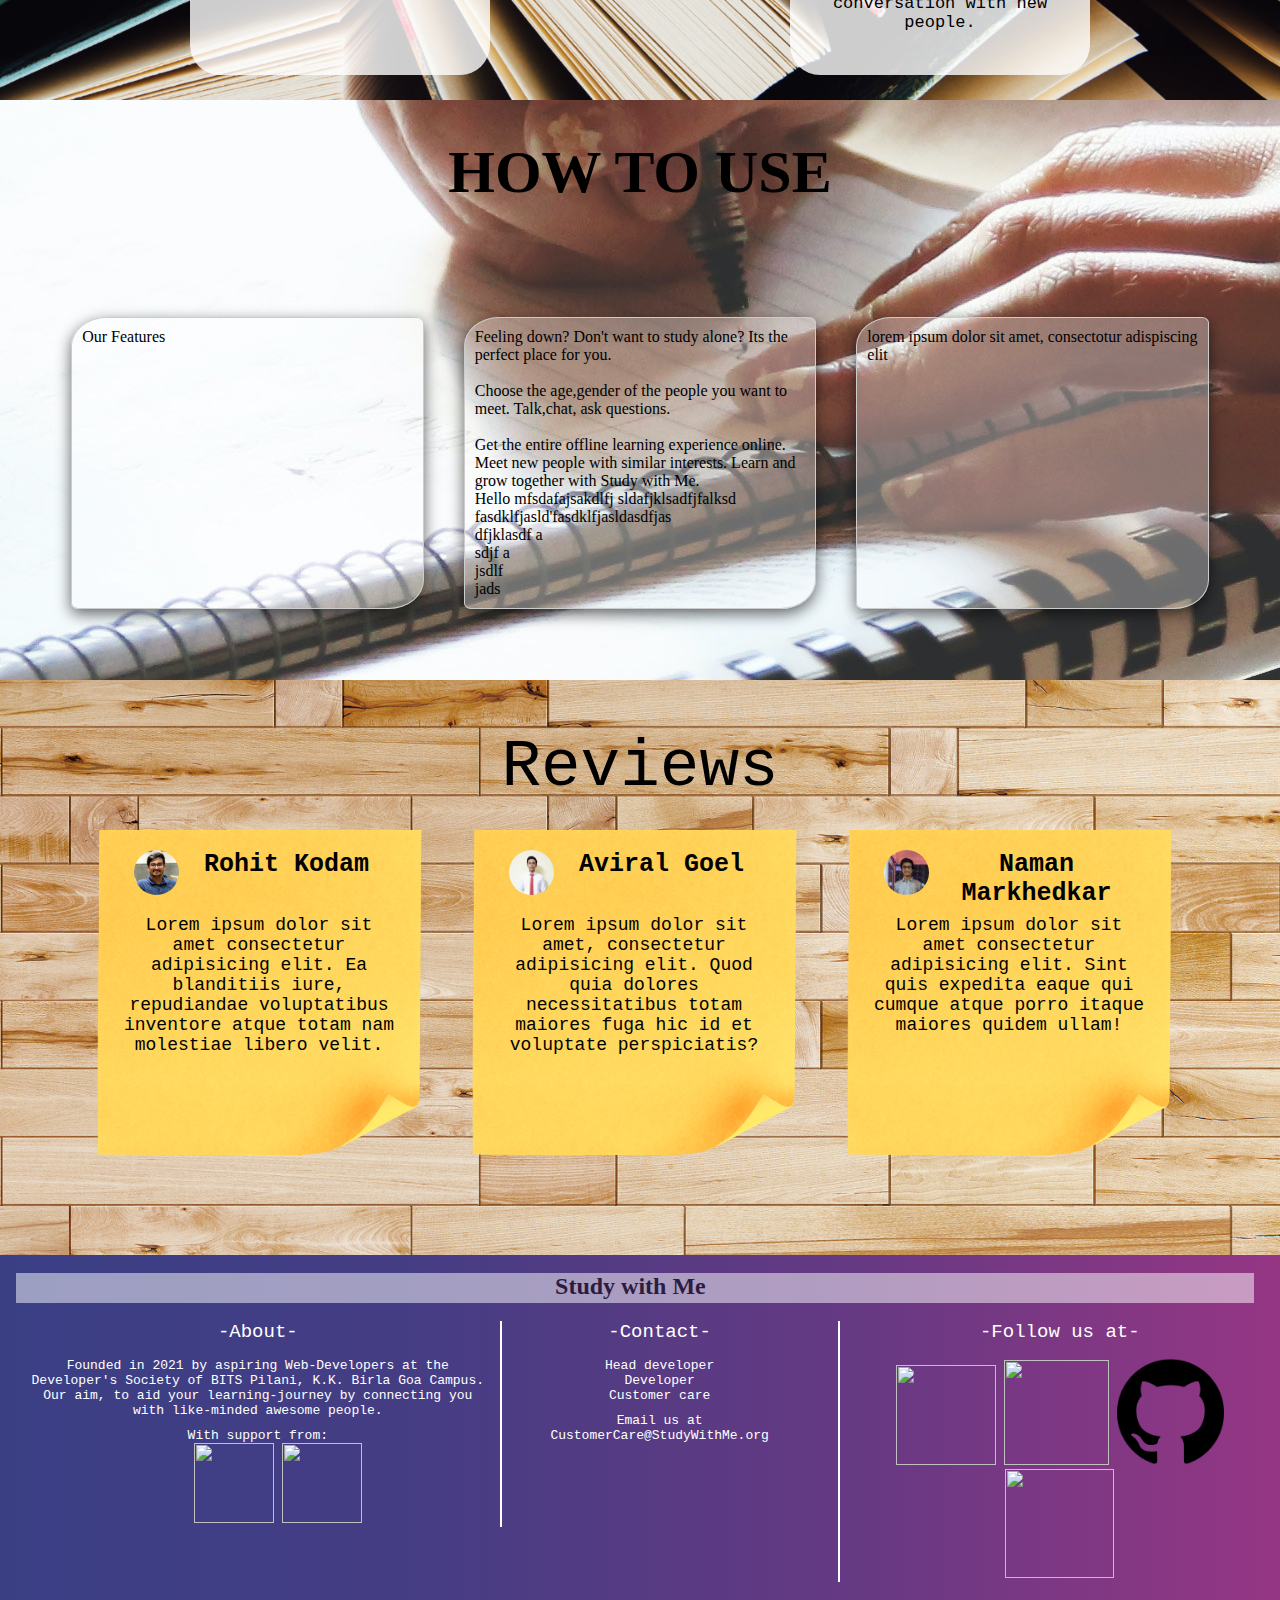
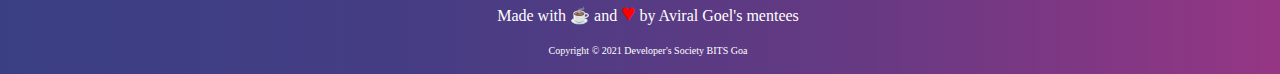
==== commit 6673e87f: "Merge pull request #4 from Aviral09/master" ====
--- a/index.html
+++ b/index.html
@@ -211,40 +211,48 @@
       <div class="footer-links">
 
           <div class="footer-container-item" style="flex-basis: 40%;"><section id="About">
-              <p style="font-size: 20px;">About</p>
+              <p style="font-size: 19px;">-About-</p>
               <div class="footer-link-gap"></div>
+              <div class="about1">
               <p>Founded in 2021 by aspiring Web-Developers at the Developer's Society of BITS Pilani, K.K. Birla Goa Campus. Our aim, to aid your learning-journey by connecting you with like-minded awesome people.</p>
+              </div>
+              <div class="about2">
               <p>
+                <div class="footer-link-contact-gap"></div>
                   With support from:
                   <ul>
                       <li><img height="80px" width="80px" src="images/devsoc_logo.png"></li>
                       <li><img height="80px" width="80px" src="images/BITSlogo.png"></li>
                   </ul>
               </p>
+              </div>
           </section></div>
-          <div class="footer-container-item" ><section id="Contact">
-              <p style="font-size: 20px;">Contact</p>
+          <div class="footer-container-item" style="flex-basis: 25%;"><section id="Contact">
+              <p style="font-size: 19px;">-Contact-</p>
               <div class="footer-link-gap"></div>
               <ul>
-                  <li><a href="#">Head developer</a></li>
-                  <li><a href="#">developer 1</a></li>
-                  <li><a href="#">developer 2</a></li>
+                  <li><a href="https://www.linkedin.com/in/aviral-kumar-goel/">Head developer</a></li>
+                  <li><a href="https://www.linkedin.com/company/devsoc-bpgc/mycompany/">Developer</a></li>
+                  <li><a href="https://www.google.com/">Customer care</a></li>
                   <div class="footer-link-contact-gap"></div>
                   <li>Email us at CustomerCare@StudyWithMe.org</li>
               </ul>
           </section></div>
-          <div class="footer-container-item"><section id="Follow">
-              <p style="font-size: 20px;">Follow us</p>
+          <div class="footer-container-item" style="flex-basis: 35%;"><section id="Follow">
+              <p style="font-size: 19px;">-Follow us at-</p>
               <div class="footer-link-gap"></div>
               <ul>
-                  <li><a href="https://www.facebook.com/MACBITSGoa/"><img src="/images/FBFinalLogo.png"></a></li>
-                  <li><a href="https://www.instagram.com/devsocbitsgoa/"><img src="/images/insta.jpg"></a></li>
-                  <li><a href="https://github.com/Aviral09/DevSocHackathon"><img src="/images/githublogo.jpg"></a></li>
+                  <li><a href="https://www.facebook.com/MACBITSGoa/"><img width="100px" height="100px" src="./images/FBFinalLogo.png"></a></li>
+                  <li><a href="https://www.instagram.com/devsocbitsgoa/"><img width="105px" height="105px" src="./images/insta.jpg"></a></li>
+                  <li><a href="https://github.com/Aviral09/DevSocHackathon"><img width="107px" height="107px" src="./images/githublogo.png"></a></li>
+                  <li><a href="https://in.linkedin.com/company/devsoc-bpgc"><img width="109px" height="109px" src="./images/finallinkedinlogo.png"></a></li>
               </ul>
           </section></div>
 
       </div>
 
+      <br>
+
       <div class="footer-end">
           <p>Made with &#9749; and <span style="font-size:150%;color:red;">&hearts;</span> by Aviral Goel's mentees</p>
       <br>
@@ -252,7 +260,8 @@
       <br>        
       </div>
 
-    </footer>      
+    </footer>    
+    
 
     <!-- contacts (sejal) end  -->
   </body>
--- a/style.css
+++ b/style.css
@@ -340,56 +340,63 @@
   text-decoration: none;
   color: white;
 }
-#main-footer {
-  background: linear-gradient(to right, #953684, #663983, #463d84, #3a3f84);
+
+#main-footer{
+  background: linear-gradient(to left, #953684, #663983, #463d84, #3a3f84);
+
   color: white;
   font-family: Georgia, "Times New Roman", Times, serif;
   padding-left: 1em;
-  font-size: 85%;
+  font-size: 100%;
 }
 
 .footer-link-gap {
   height: 15px;
 }
-.footer-link-contact-gap {
-  height: 5px;
-}
-
-.footer-heading {
-  padding: 0.3em;
+.footer-link-contact-gap{
+  height:10px;
+}
+
+.footer-heading{
+  padding:0.3em;
+  padding-top: 0;
   padding-left: 1em;
   padding-right: 1.6em;
   margin-right: 1.6em;
   text-align: center;
   background-color: white;
   opacity: 50%;
-  height: 29px;
+  height:30px;
   color: black;
 }
 
-.footer-links {
-  display: flex;
+.footer-links{
+  display:flex ;
+  font-family: monospace;
 }
 
 #About {
   padding: 0 1em;
   border-right: 2px solid white;
   margin-right: 20px;
-  min-height: 180px;
-}
-#About ul {
+  min-height: 190px;
+  text-align: center;
+}
+.about2 ul{
   list-style: none;
-}
-#About li {
+  text-align: center;
+}
+.about2 li{
   display: inline-block;
   list-style: none;
 }
 
-#Contact {
-  border-right: 2px solid white;
+#Contact{
+  /*border-right: 2px solid white;*/
   padding-right: 20px;
   margin-right: 20px;
-  min-height: 180px;
+  min-height: 190px;
+  text-align: center;
 }
 
 #Contact ul {
@@ -397,8 +404,10 @@
   padding: 0 0.2em;
 }
 
-#Follow {
-  min-height: 180px;
+#Follow{
+  min-height: 195px;
+  text-align: center;
+  border-left: 2px solid white;
 }
 #Follow ul {
   list-style: none;
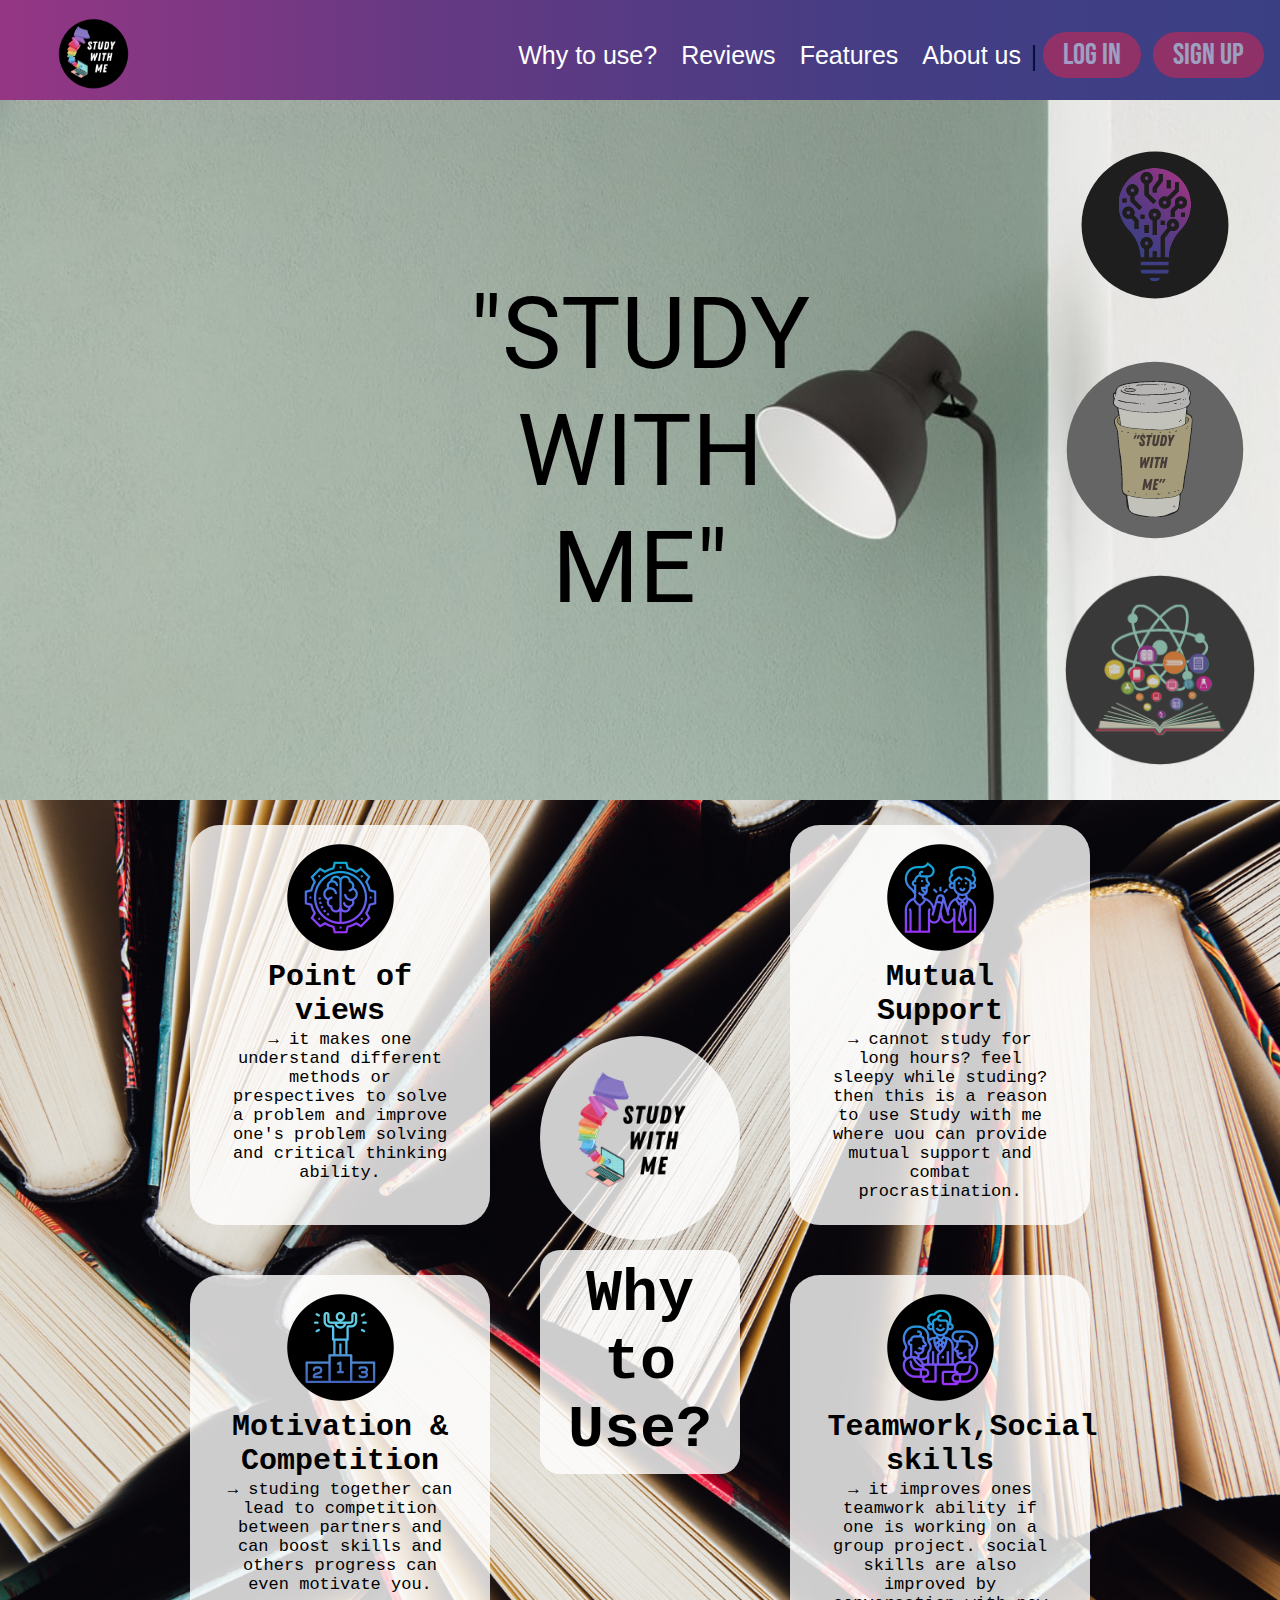
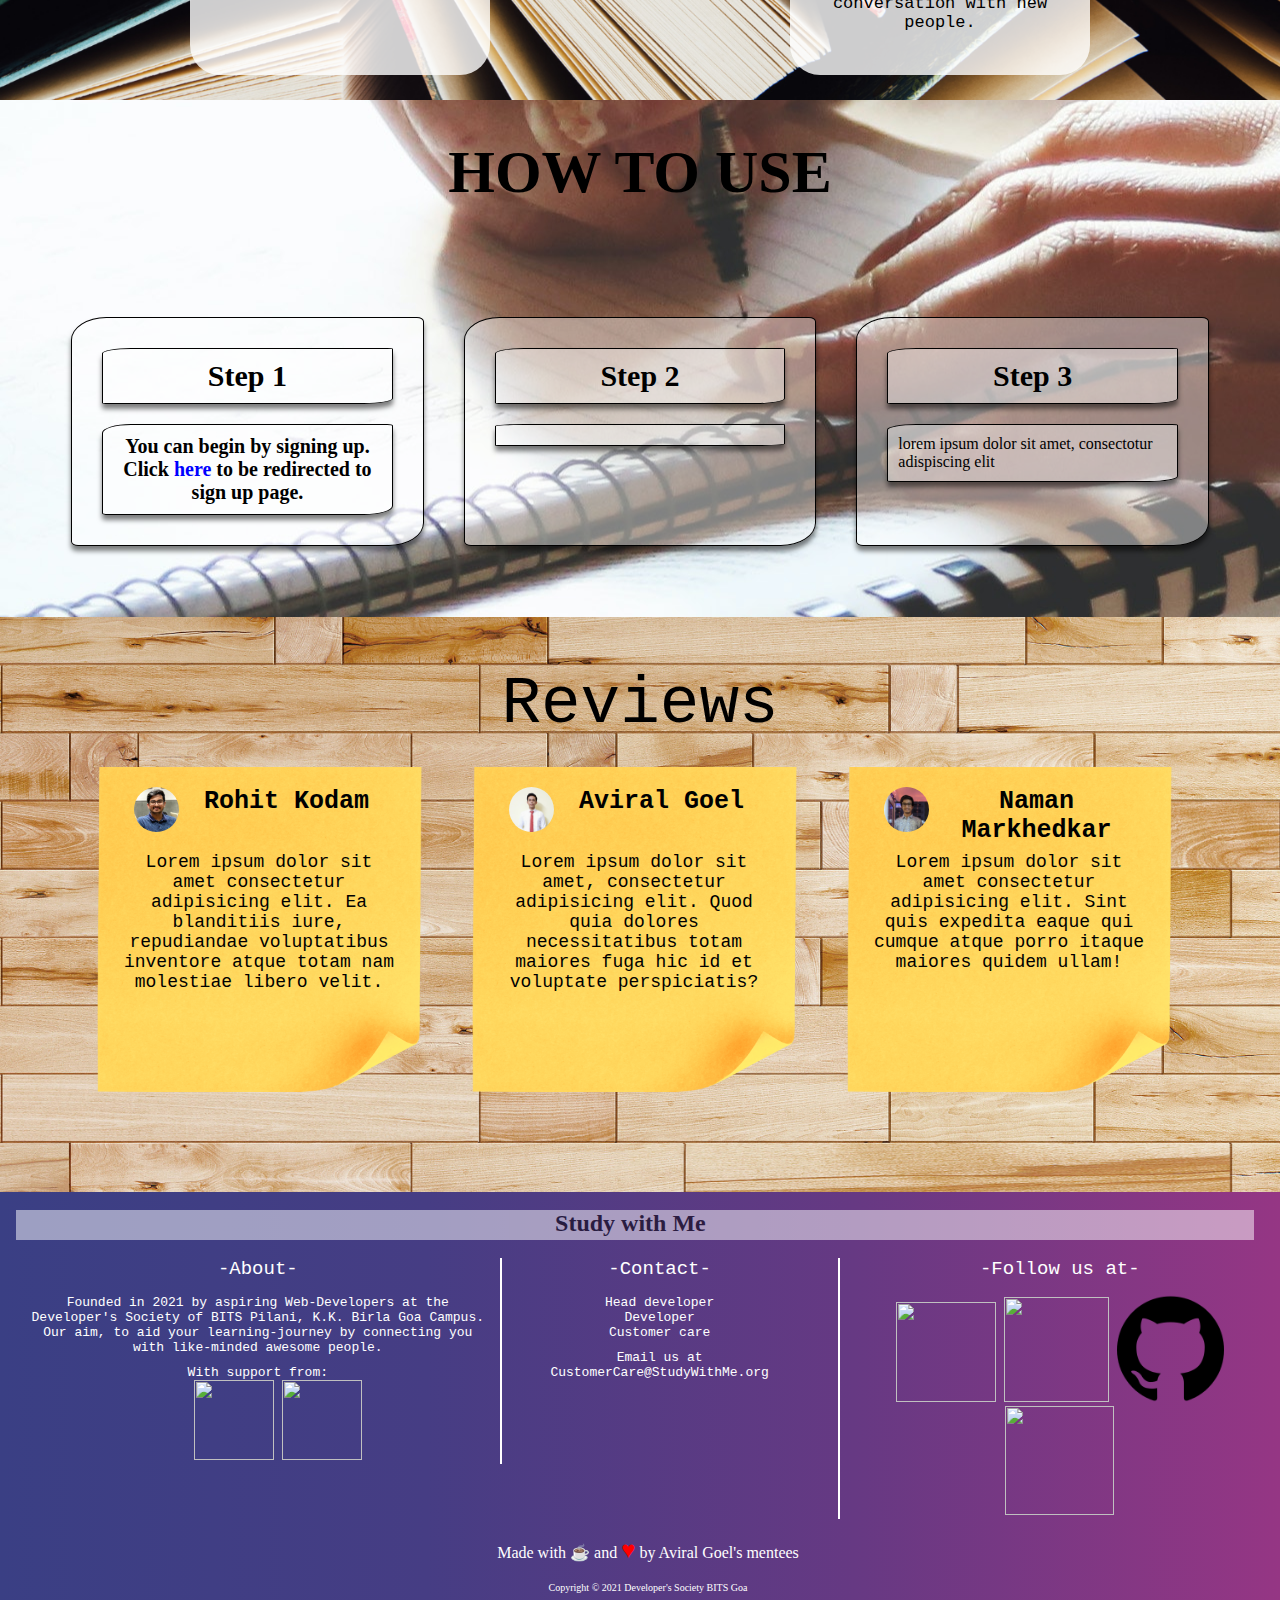
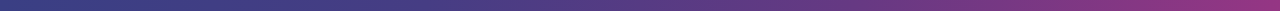
==== commit 4c61983f: "Merge pull request #19 from Aviral09/master" ====
--- a/index.html
+++ b/index.html
@@ -78,28 +78,30 @@
       </div>
       <div class="howtouse_body">
         <div class="step1">
-                  <p>Our Features</p>
+           <div class="step1_heading">
+             <p>Step 1</p>
+           </div>
+          <div class="step1_body">
+            <p>You can begin by signing up.
+              Click <a href="login.html" class="howtouselink" >here</a> to be redirected to sign up page.
+            </p>
+          </div>
         </div>
         <div class="step2">
-                  <p>Feeling down? Don't want to study alone? Its the perfect place for you.
-                  <br>
-                  <br>
-                  Choose the age,gender of the people you want to meet. Talk,chat, ask questions.
-                  <br> 
-                  <br>
-                   Get the entire offline learning experience online. Meet new people with similar interests. Learn and grow together with Study with Me.
-                  <br>Hello mfsdafajsakdlfj
-                  sldafjklsadfjfalksd
-                  <br>fasdklfjasld'fasdklfjasldasdfjas
-                  <br>dfjklasdf
-                  a<br>sdjf
-                  a<br>jsdlf
-                  <br>jads
-                </p> 
+          <div class="step2_heading">
+            <p>Step 2</p>
+          </div>   
+          <div class="step2_body">
+            
+          </div>      
         </div>
         <div class="step3">
+          <div class="step3_heading">
+              <p>Step 3</p>
+          </div>
+          <div class="step3_body">
             lorem ipsum dolor sit amet, consectotur adispiscing elit
-
+          </div>
         </div>
       </div>
     </div>
--- a/style.css
+++ b/style.css
@@ -201,15 +201,10 @@
 /* why to use? (rohit) end */
 
 /* how to use? (varun) start */
-
-.howtouse{
-  margin:0;
-  box-sizing: border-box;
+.howtouse{ 
   background-image: url(./images/studytogether.jpg);
    background-position:center;
- 
-
-}
+ }
  
 .howtouse div{
 
@@ -232,15 +227,32 @@
 }
 .howtouse_body div{
   flex:1;
-  background: rgba(255,255,255,0.3);
-  box-shadow:0 5px 15px rgba(0,0,0,0.6);
-  border:1px #ccc solid;
+  background: rgba(255,255,255,0.4);
+  border:black 1px solid;
+  box-shadow:0px 5px 5px rgba(0,0,0,0.5);
   padding:10px;
   margin:20px;
   border-radius:10% 2% 10% 2%;
-
-}
-.step1{
+}
+  a.howtouselink{
+    text-decoration: none;
+    color:blue;
+  }
+  a.howtouselink:hover{
+    text-decoration:none;
+    color:red;
+  }
+
+.step1_heading,.step2_heading,.step3_heading{
+  text-align: center;
+  font-size:30px ;
+  font-weight: bold;
+
+}
+.step1_body{
+  text-align: center;
+  font-size:20px ;
+  font-weight:900;
 
 
 }
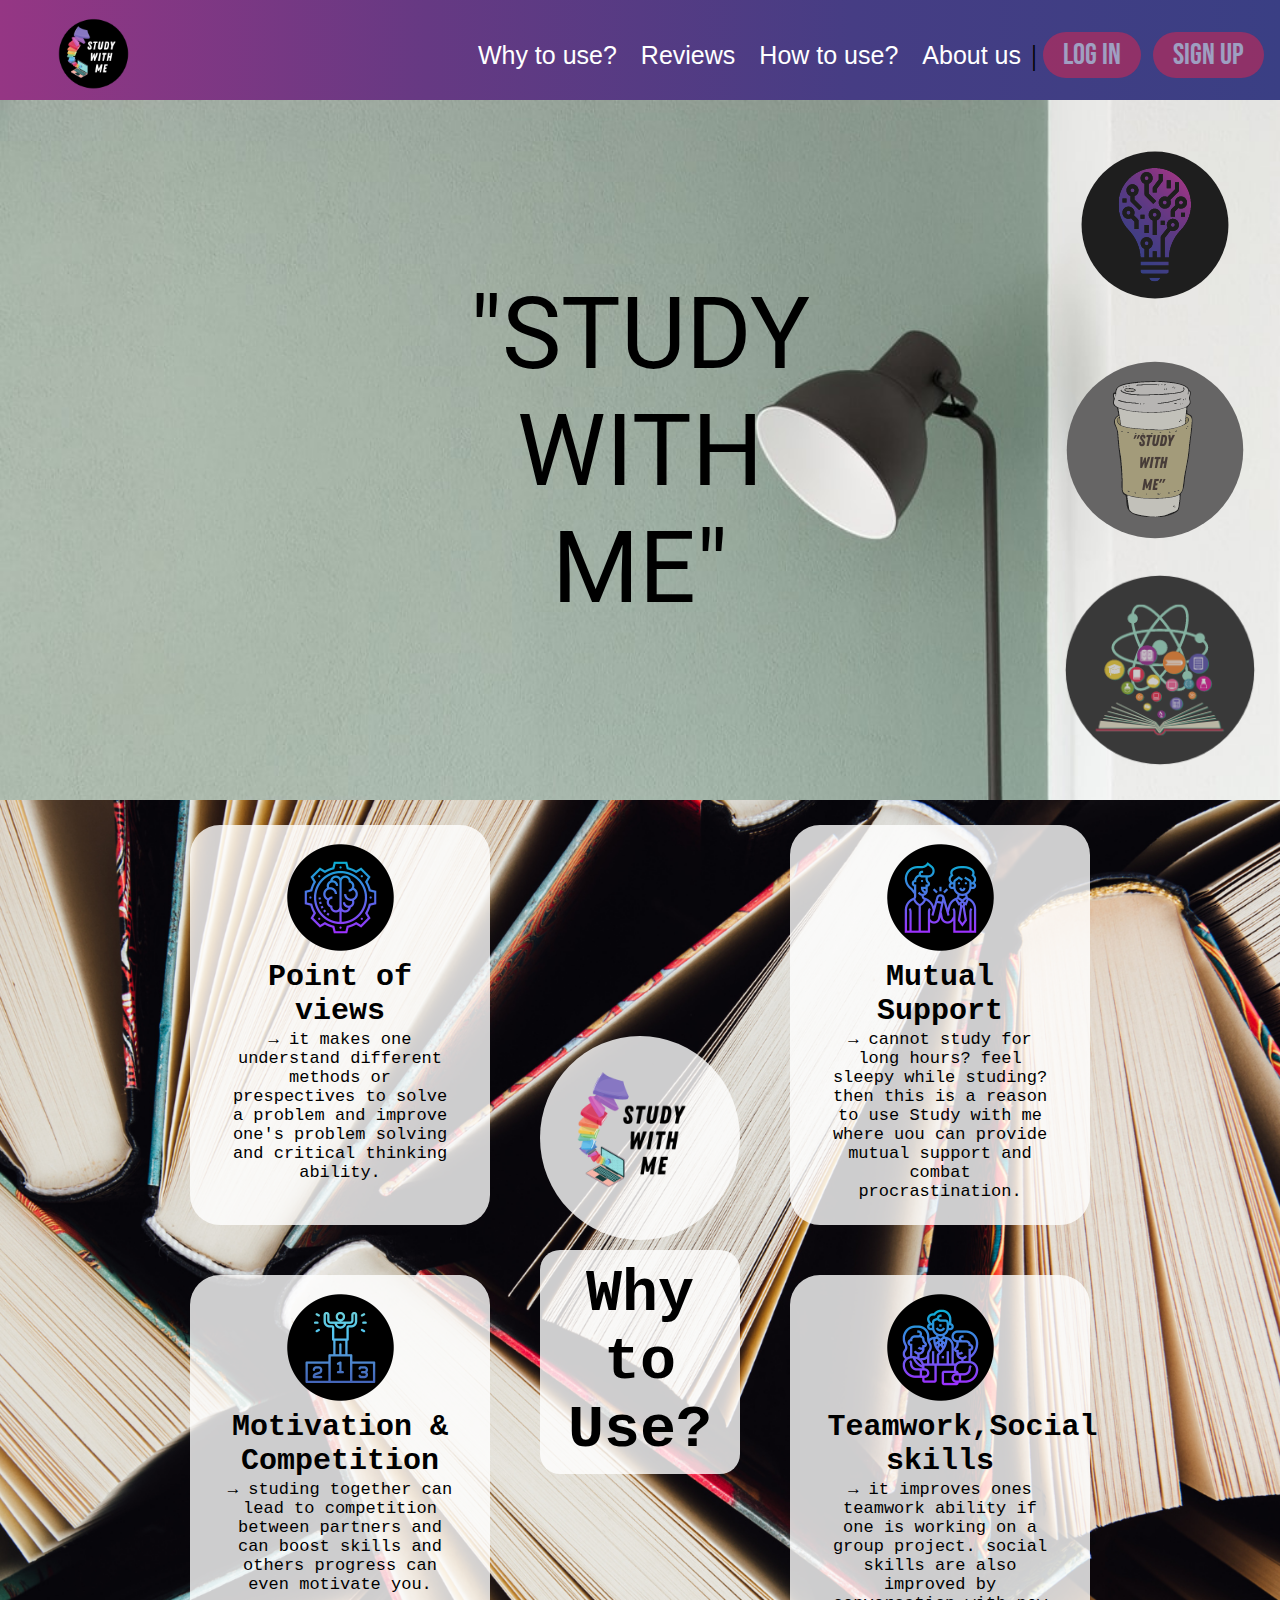
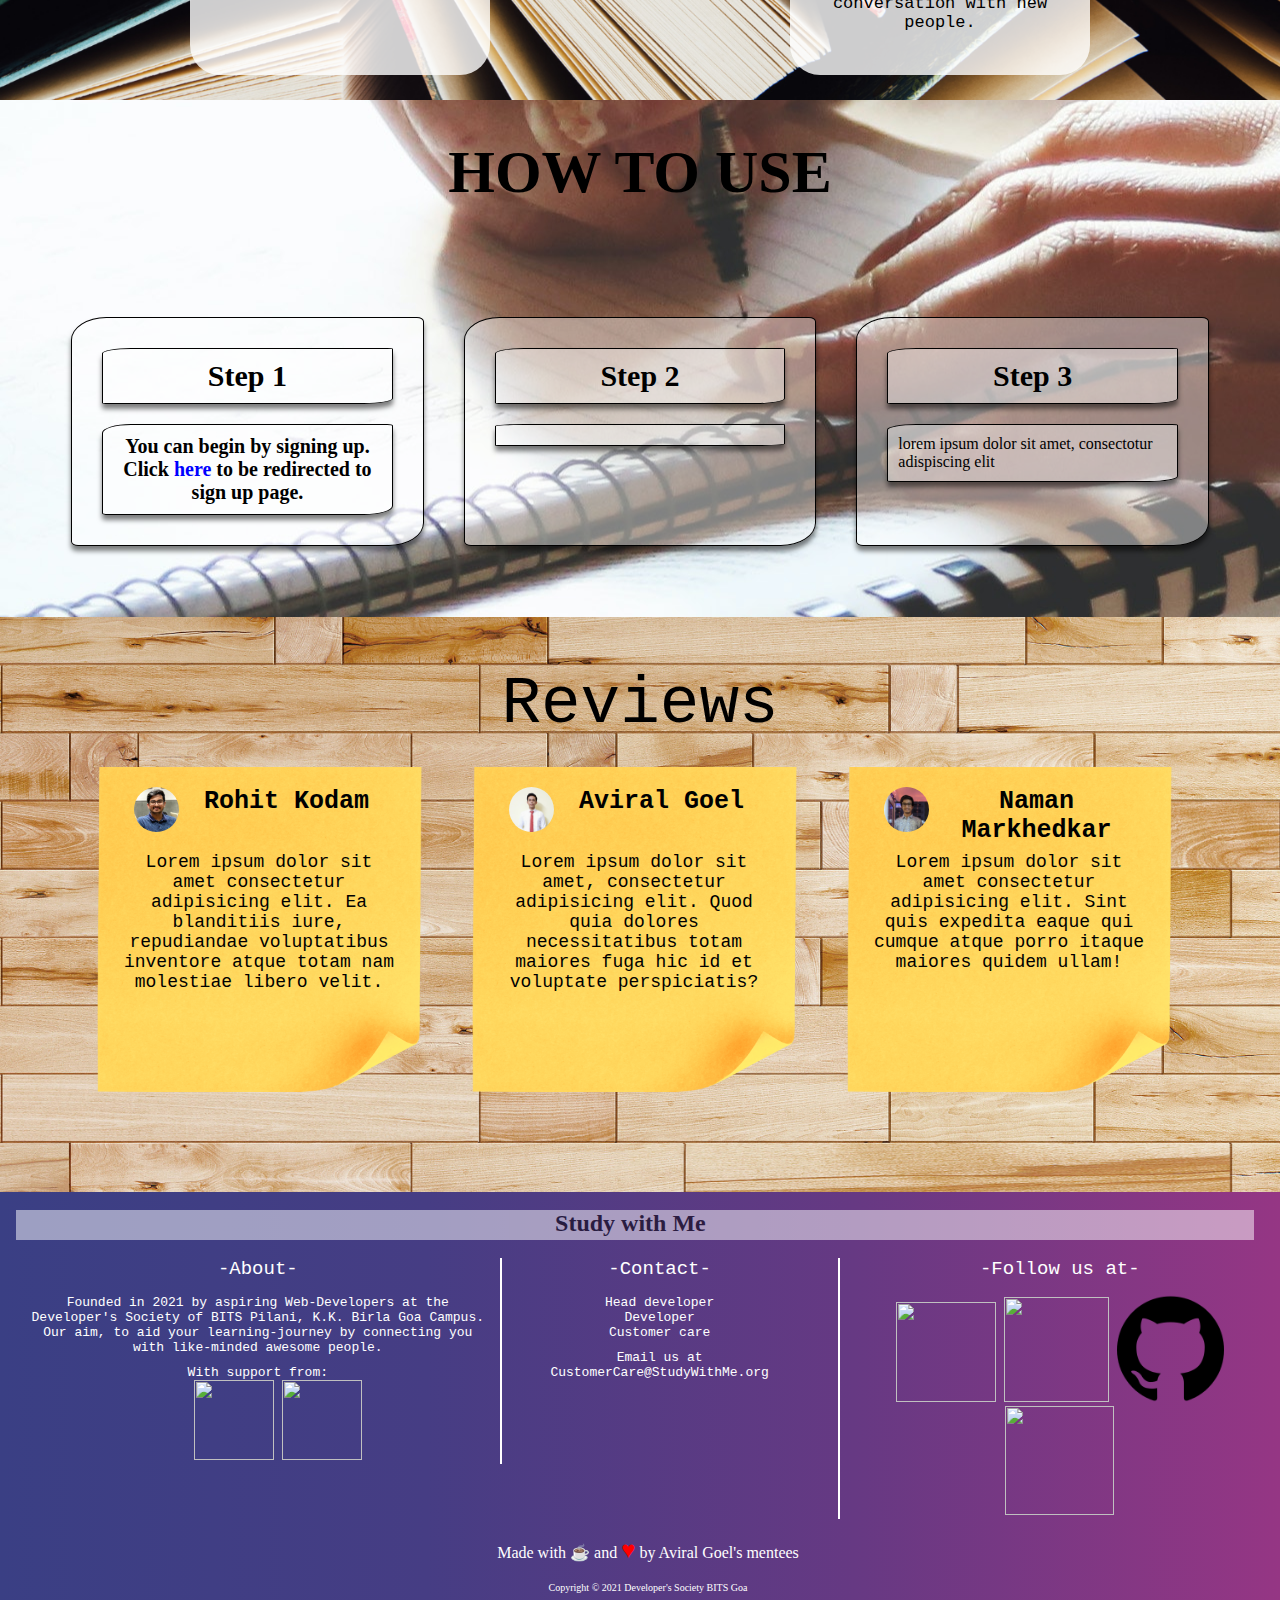
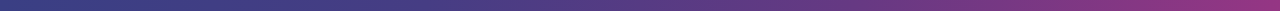
==== commit 3233532a: "added how to use + small tweaks in filter.html" ====
--- a/index.html
+++ b/index.html
@@ -18,7 +18,7 @@
         <ul>
           <li><a href="#WhyToUse?">Why to use?</a></li>
           <li><a href="#reviews">Reviews</a></li>
-          <li><a href="#features">Features</a></li>
+          <li><a href="#howtouse">How to use?</a></li>
           <li><a href="#main-footer">About us</a></li>
         </ul>
         <div class="line">|</div>
@@ -72,7 +72,7 @@
 
     <!-- how to use? (varun) start -->
 
-    <div class="howtouse">
+    <div class="howtouse" id="howtouse">
       <div class="howtouse_heading">
         <p>HOW TO USE</p>
       </div>
@@ -193,7 +193,7 @@
           </div>
           <div class="review-text">Lorem ipsum dolor sit amet consectetur adipisicing elit. Sint quis expedita eaque qui cumque atque porro itaque maiores quidem ullam!</div>
         </div>
-        <button style="background: none; border: 0" onclick="myFunction()"><img width="100px" class="next-button" src="./images/Next arrow.png" alt="" /></button>
+        <button style="background: none; border: 0; margin-bottom: 20px;" onclick="myFunction()"><img width="100px" class="next-button" src="./images/Next arrow.png" alt="" /></button>
       </div>
     </div>
 
@@ -211,7 +211,6 @@
       <br>
 
       <div class="footer-links">
-
           <div class="footer-container-item" style="flex-basis: 40%;"><section id="About">
               <p style="font-size: 19px;">-About-</p>
               <div class="footer-link-gap"></div>
@@ -239,7 +238,7 @@
                   <div class="footer-link-contact-gap"></div>
                   <li>Email us at CustomerCare@StudyWithMe.org</li>
               </ul>
-          </section></div>
+          </section></div>          
           <div class="footer-container-item" style="flex-basis: 35%;"><section id="Follow">
               <p style="font-size: 19px;">-Follow us at-</p>
               <div class="footer-link-gap"></div>
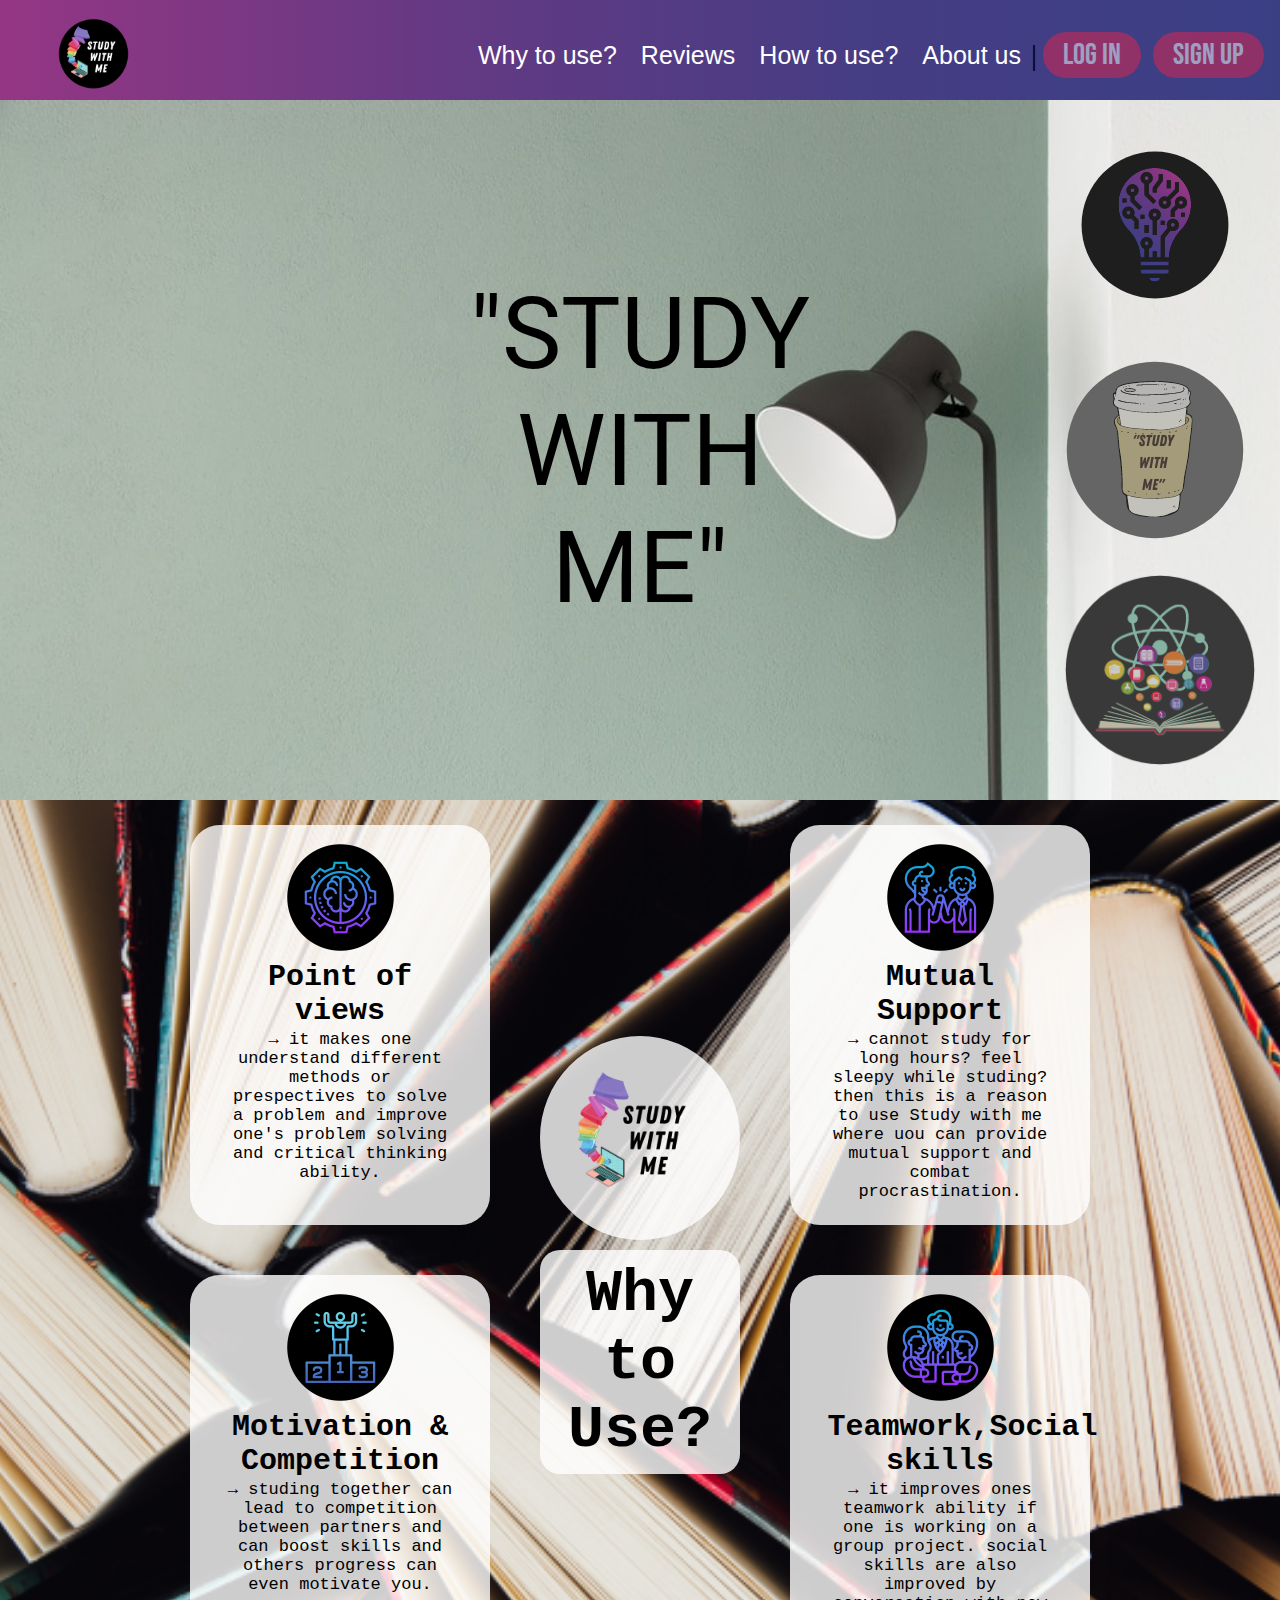
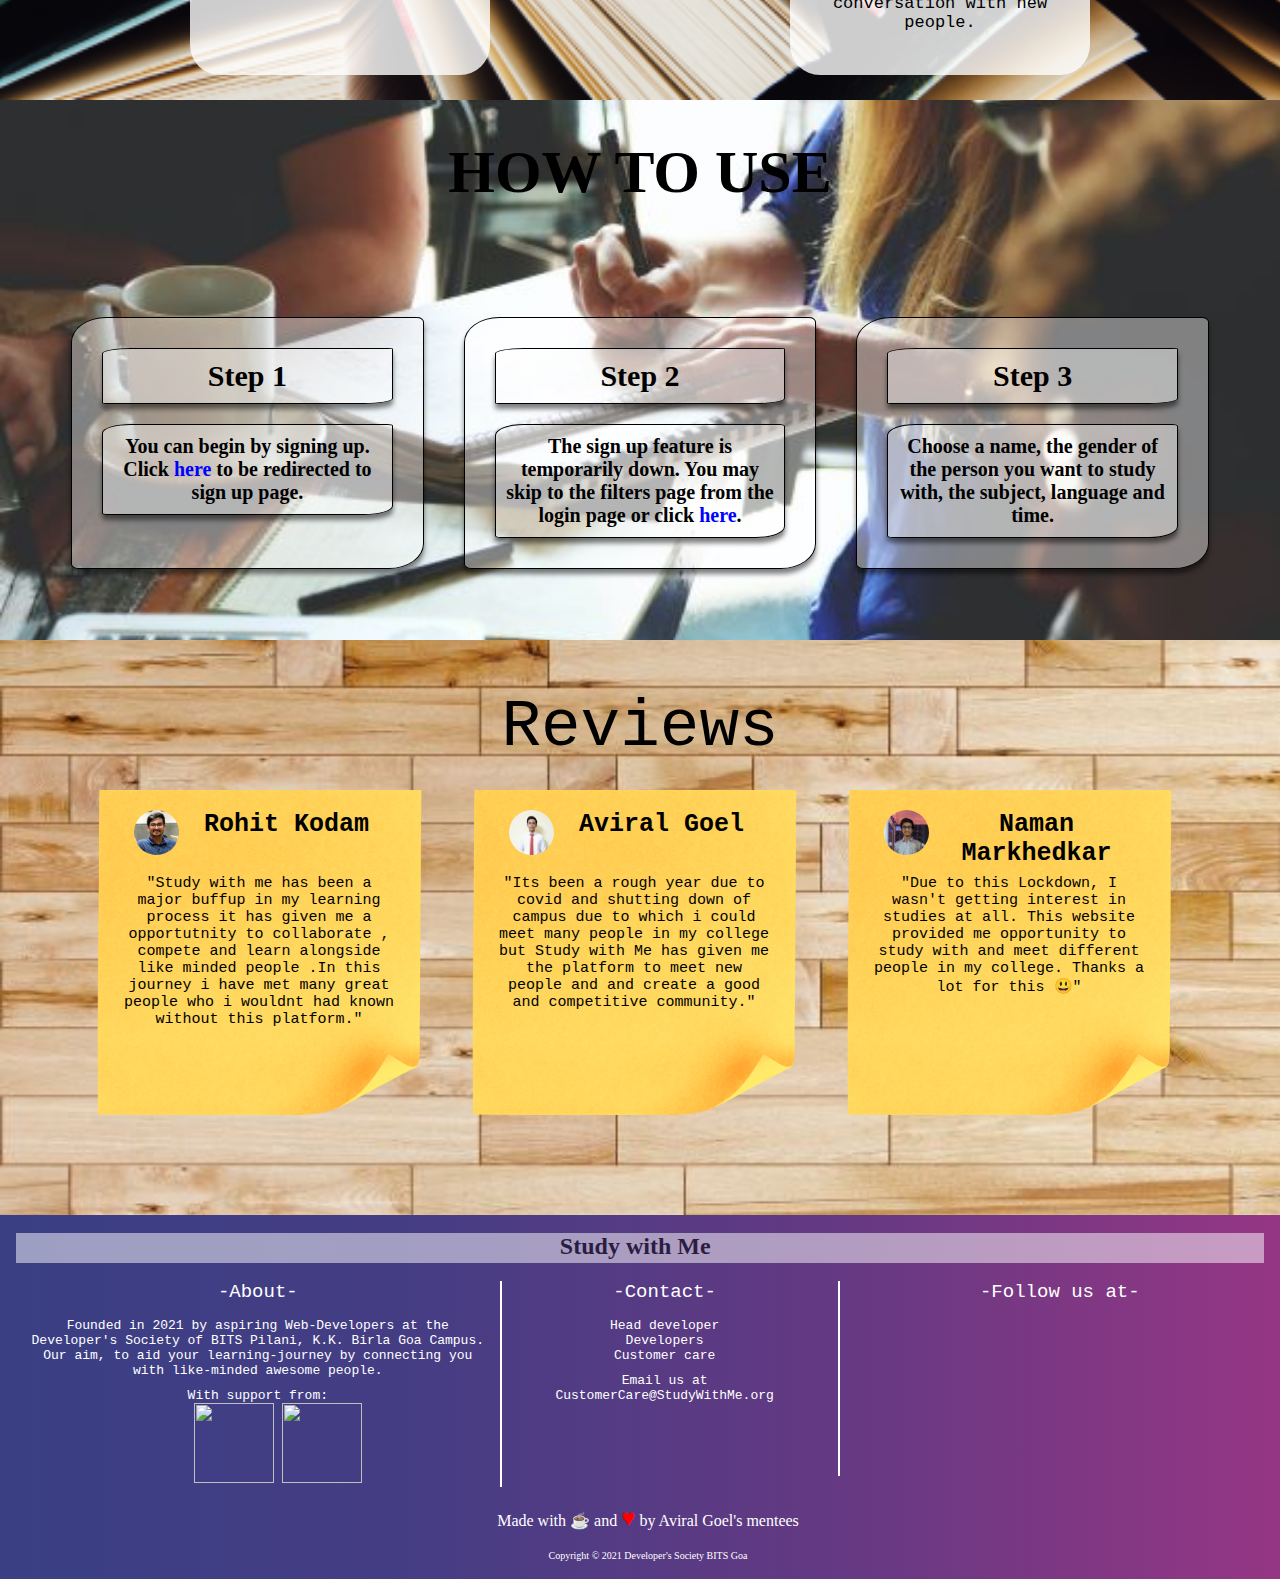
==== commit 4f05c8d7: "added reviews content" ====
--- a/index.html
+++ b/index.html
@@ -1,6 +1,7 @@
 <!DOCTYPE html>
 <html lang="en">
   <head>
+    <script src="https://kit.fontawesome.com/e6b630a060.js" crossorigin="anonymous"></script>
     <meta charset="UTF-8" />
     <meta http-equiv="X-UA-Compatible" content="IE=edge" />
     <meta name="viewport" content="width=device-width, initial-scale=1.0" />
@@ -92,7 +93,7 @@
             <p>Step 2</p>
           </div>   
           <div class="step2_body">
-            
+              The sign up feature is temporarily down. You may skip to the filters page from the login page or click <a href="./filter.html" class="howtouselink" >here</a>.
           </div>      
         </div>
         <div class="step3">
@@ -100,7 +101,7 @@
               <p>Step 3</p>
           </div>
           <div class="step3_body">
-            lorem ipsum dolor sit amet, consectotur adispiscing elit
+              Choose a name, the gender of the person you want to study with, the subject, language and time.
           </div>
         </div>
       </div>
@@ -146,7 +147,7 @@
             </div>
             <div class="reviewer-name">Rohit Kodam</div>
           </div>
-          <div class="review-text">Lorem ipsum dolor sit amet consectetur adipisicing elit. Ea blanditiis iure, repudiandae voluptatibus inventore atque totam nam molestiae libero velit.</div>
+          <div class="review-text">"Study with me has been a major buffup in my learning process it has given me a opportutnity to collaborate , compete and learn alongside like minded people .In this journey i have met many great people who i wouldnt had known without this platform."</div>
         </div>
         <div class="reviewbox2">
           <div class="reviewer">
@@ -155,7 +156,7 @@
             </div>
             <div class="reviewer-name">Aviral Goel</div>
           </div>
-          <div class="review-text">Lorem ipsum dolor sit amet, consectetur adipisicing elit. Quod quia dolores necessitatibus totam maiores fuga hic id et voluptate perspiciatis?</div>
+          <div class="review-text">"Its been a rough year due to covid and shutting down of campus due to which i could meet many people in my college but Study with Me has given me the platform to meet new people and and create a good and competitive community."</div>
         </div>
         <div class="reviewbox3">
           <div class="reviewer">
@@ -164,7 +165,7 @@
             </div>
             <div class="reviewer-name">Naman Markhedkar</div>
           </div>
-          <div class="review-text">Lorem ipsum dolor sit amet consectetur adipisicing elit. Sint quis expedita eaque qui cumque atque porro itaque maiores quidem ullam!</div>
+          <div class="review-text">"Due to this Lockdown, I wasn't getting interest in studies at all. This website provided me opportunity to study with and meet different people in my college. Thanks a lot for this 😃"</div>
         </div>
         <div class="reviewbox4">
           <div class="reviewer">
@@ -173,7 +174,7 @@
             </div>
             <div class="reviewer-name">Varun Gopal</div>
           </div>
-          <div class="review-text">Lorem ipsum dolor sit amet consectetur adipisicing elit. Sint quis expedita eaque qui cumque atque porro itaque maiores quidem ullam!</div>
+          <div class="review-text">"The website has been of great help in providing a social yet peaceful and fun learning experience. Its simulation of the offline learning experience during  these covid times  has been a great stress and anxiety reliever  and has provided me and  easy way to meet some amazing and like minded people from my college."</div>
         </div>
         <div class="reviewbox5">
           <div class="reviewer">
@@ -182,7 +183,10 @@
             </div>
             <div class="reviewer-name">Shlok Sinha</div>
           </div>
-          <div class="review-text">Lorem ipsum dolor sit amet consectetur adipisicing elit. Sint quis expedita eaque qui cumque atque porro itaque maiores quidem ullam!</div>
+          <div class="review-text">"Study with me, helped me a lot, not only in studies but gaining confidence.
+I was able to strengthen my concepts and was able to study even when didn't want, thanks to the face to face interaction that kept me focused.
+It helped me gain confidence by forcing me to communicate with other people.
+I highly recommend Study with me!"</div>
         </div>
         <div class="reviewbox6">
           <div class="reviewer">
@@ -191,7 +195,7 @@
             </div>
             <div class="reviewer-name">Sejal Sarada</div>
           </div>
-          <div class="review-text">Lorem ipsum dolor sit amet consectetur adipisicing elit. Sint quis expedita eaque qui cumque atque porro itaque maiores quidem ullam!</div>
+          <div class="review-text">"Study with me has given me the opportunity to strengthen my concepts. I get to share my ideas with other like-minded people and it has also widened my angle of understanding. To be able to collaborate with other students has been very helpful in these stressful times."</div>
         </div>
         <button style="background: none; border: 0; margin-bottom: 20px;" onclick="myFunction()"><img width="100px" class="next-button" src="./images/Next arrow.png" alt="" /></button>
       </div>
@@ -222,8 +226,8 @@
                 <div class="footer-link-contact-gap"></div>
                   With support from:
                   <ul>
-                      <li><img height="80px" width="80px" src="images/devsoc_logo.png"></li>
-                      <li><img height="80px" width="80px" src="images/BITSlogo.png"></li>
+                      <li><a href="https://devsoc.club/"><img class="logos" height="80px" width="80px" src="images/devsoc_logo.png"></a></li>
+                      <li><a href="https://www.bits-pilani.ac.in/goa/"><img class="logos" height="80px" width="80px" src="images/BITSlogo.png"></a></li>
                   </ul>
               </p>
               </div>
@@ -233,7 +237,7 @@
               <div class="footer-link-gap"></div>
               <ul>
                   <li><a href="https://www.linkedin.com/in/aviral-kumar-goel/">Head developer</a></li>
-                  <li><a href="https://www.linkedin.com/company/devsoc-bpgc/mycompany/">Developer</a></li>
+                  <li><a href="https://www.linkedin.com/company/devsoc-bpgc/mycompany/">Developers</a></li>
                   <li><a href="https://www.google.com/">Customer care</a></li>
                   <div class="footer-link-contact-gap"></div>
                   <li>Email us at CustomerCare@StudyWithMe.org</li>
@@ -243,10 +247,10 @@
               <p style="font-size: 19px;">-Follow us at-</p>
               <div class="footer-link-gap"></div>
               <ul>
-                  <li><a href="https://www.facebook.com/MACBITSGoa/"><img width="100px" height="100px" src="./images/FBFinalLogo.png"></a></li>
-                  <li><a href="https://www.instagram.com/devsocbitsgoa/"><img width="105px" height="105px" src="./images/insta.jpg"></a></li>
-                  <li><a href="https://github.com/Aviral09/DevSocHackathon"><img width="107px" height="107px" src="./images/githublogo.png"></a></li>
-                  <li><a href="https://in.linkedin.com/company/devsoc-bpgc"><img width="109px" height="109px" src="./images/finallinkedinlogo.png"></a></li>
+                  <li><div class="icons-gap"><a href="https://www.facebook.com/MACBITSGoa/"><i class="fab fa-facebook" style="color: black; font-size: 5.5em;"></i></a></div></li>
+                  <li><div class="icons-gap"><a href="https://www.instagram.com/devsocbitsgoa/"><i class="fab fa-instagram" style="color: black; font-size: 5.5em;"></i></a></div></li>
+                  <li><div class="icons-gap"><a href="https://github.com/Aviral09/DevSocHackathon"><i class="fab fa-github" style="color: black; font-size: 5.5em;"></i></a></div></li>
+                  <li><div class="icons-gap"><a href="https://in.linkedin.com/company/devsoc-bpgc"><i class="fab fa-linkedin" style="color: black; font-size: 5.5em;"></i></a></div></li>
               </ul>
           </section></div>
 
@@ -263,7 +267,6 @@
 
     </footer>    
     
-
     <!-- contacts (sejal) end  -->
   </body>
 </html>
--- a/style.css
+++ b/style.css
@@ -171,7 +171,7 @@
 }
 .point:hover {
   transform: scale(1.05, 1.05);
-  box-shadow: 10px 10px 10px gold;
+  box-shadow: 10px 10px 10px rgba(256, 256, 256, 0.8);
   background: linear-gradient(90deg, #0162c8, #55e7fc);
 }
 .point-img {
@@ -198,74 +198,96 @@
   font-family: monospace;
   font-size: 17px;
 }
+
+@media screen and (max-width: 1016px) {
+  .WhyToUse {
+    flex-direction: column;
+  }
+  .L-section,
+  .R-section {
+    flex-direction: row;
+    flex-wrap: wrap;
+  }
+  .L-section {
+    order: 2;
+  }
+  .R-section {
+    order: 3;
+  }
+  .point {
+    margin: 25px;
+  }
+  .middle-section {
+    order: 1;
+    align-self: center;
+    flex-direction: row;
+    flex-wrap: wrap;
+    width: 500px;
+  }
+  .middlesection-text {
+    width: 300px;
+  }
+}
+
 /* why to use? (rohit) end */
 
 /* how to use? (varun) start */
-.howtouse{ 
+.howtouse {
   background-image: url(./images/studytogether.jpg);
-   background-position:center;
- }
- 
-.howtouse div{
-
-
-}
-.howtouse_heading{
+  background-position: center;
+  background-size: cover;
+  background-repeat: no-repeat;
+}
+.howtouse_heading {
   padding: 3%;
-  font-size:60px;
+  font-size: 60px;
   font-weight: bold;
 
   text-align: center;
-
-}
-.howtouse_body{
-  padding:4%;
-  display:flex;
+}
+.howtouse_body {
+  padding: 4%;
+  display: flex;
   flex-direction: row;
-  justify-content:space-around;
-
-}
-.howtouse_body div{
-  flex:1;
-  background: rgba(255,255,255,0.4);
-  border:black 1px solid;
-  box-shadow:0px 5px 5px rgba(0,0,0,0.5);
-  padding:10px;
-  margin:20px;
-  border-radius:10% 2% 10% 2%;
-}
-  a.howtouselink{
-    text-decoration: none;
-    color:blue;
-  }
-  a.howtouselink:hover{
-    text-decoration:none;
-    color:red;
-  }
-
-.step1_heading,.step2_heading,.step3_heading{
-  text-align: center;
-  font-size:30px ;
+  justify-content: space-around;
+}
+.howtouse_body div {
+  flex: 1;
+  background: rgba(255, 255, 255, 0.4);
+  border: black 1px solid;
+  box-shadow: 0px 5px 5px rgba(0, 0, 0, 0.5);
+  padding: 10px;
+  margin: 20px;
+  border-radius: 10% 2% 10% 2%;
+}
+a.howtouselink {
+  text-decoration: none;
+  color: blue;
+}
+a.howtouselink:hover {
+  text-decoration: none;
+  color: red;
+}
+
+.step1_heading,
+.step2_heading,
+.step3_heading {
+  text-align: center;
+  font-size: 30px;
   font-weight: bold;
-
-}
-.step1_body{
-  text-align: center;
-  font-size:20px ;
-  font-weight:900;
-
-
-}
-.step2{
-
-
-}
-.step3{
-
-
-}
-
-
+}
+.step1_body,
+.step2_body,
+.step3_body {
+  text-align: center;
+  font-size: 20px;
+  font-weight: 900;
+}
+@media screen and (max-width: 700px) {
+  .howtouse_body {
+    flex-direction: column;
+  }
+}
 
 /* how to use? (varun) end */
 
@@ -341,9 +363,19 @@
   height: 220px;
   width: 275px;
   margin-bottom: 10px;
-  font-size: 18px;
-}
-
+  font-size: 15px;
+}
+
+@media screen and (max-width: 1142px) {
+  .reviewbox {
+    margin: 25px;
+  }
+}
+@media screen and (max-width: 766px) {
+  .reviews {
+    flex-direction: column;
+  }
+}
 /* reviews (rohit) end */
 
 /* contacts (sejal) start */
@@ -353,7 +385,7 @@
   color: white;
 }
 
-#main-footer{
+#main-footer {
   background: linear-gradient(to left, #953684, #663983, #463d84, #3a3f84);
 
   color: white;
@@ -365,25 +397,25 @@
 .footer-link-gap {
   height: 15px;
 }
-.footer-link-contact-gap{
-  height:10px;
-}
-
-.footer-heading{
-  padding:0.3em;
+.footer-link-contact-gap {
+  height: 10px;
+}
+
+.footer-heading {
+  padding: 0.3em;
   padding-top: 0;
   padding-left: 1em;
   padding-right: 1.6em;
-  margin-right: 1.6em;
+  margin-right: 1em;
   text-align: center;
   background-color: white;
   opacity: 50%;
-  height:30px;
+  height: 30px;
   color: black;
 }
 
-.footer-links{
-  display:flex ;
+.footer-links {
+  display: flex;
   font-family: monospace;
 }
 
@@ -394,19 +426,19 @@
   min-height: 190px;
   text-align: center;
 }
-.about2 ul{
+.about2 ul {
   list-style: none;
   text-align: center;
 }
-.about2 li{
+.about2 li {
   display: inline-block;
   list-style: none;
 }
 
-#Contact{
+#Contact {
   /*border-right: 2px solid white;*/
   padding-right: 20px;
-  margin-right: 20px;
+  margin-right: 10px;
   min-height: 190px;
   text-align: center;
 }
@@ -416,7 +448,7 @@
   padding: 0 0.2em;
 }
 
-#Follow{
+#Follow {
   min-height: 195px;
   text-align: center;
   border-left: 2px solid white;
@@ -433,48 +465,11 @@
 .footer-end {
   text-align: center;
 }
+.icons-gap {
+  padding: 0 0.5em;
+}
 
 /* contacts (sejal) end  */
-
-@media screen and (max-width: 1016px) {
-  /* why to use? (rohit) start */
-  .WhyToUse {
-    flex-direction: column;
-  }
-  .L-section,
-  .R-section {
-    flex-direction: row;
-    flex-wrap: wrap;
-  }
-  .L-section {
-    order: 2;
-  }
-  .R-section {
-    order: 3;
-  }
-  .point {
-    margin: 25px;
-  }
-  .middle-section {
-    order: 1;
-    align-self: center;
-    flex-direction: row;
-    flex-wrap: wrap;
-    width: 500px;
-  }
-  .middlesection-text {
-    width: 300px;
-  }
-  /* why to use? (rohit) end */
-}
-
-@media screen and (max-width: 1142px) {
-  /* review (rohit) start */
-  .reviewbox {
-    margin: 25px;
-  }
-  /* review (rohit) end */
-}
 
 /*Shlok's MEDIA*/
 @media screen and (max-width: 970px) {
@@ -512,3 +507,29 @@
   }
 }
 /*Shlok's MEDIA END*/
+
+/*Sejal's MEDIA START*/
+@media screen and (max-width: 1016px) {
+  #main-footer {
+    padding-left: 1em;
+    font-size: 70%;
+  }
+
+  .footer-link-gap {
+    height: 12px;
+  }
+
+  .footer-link-contact-gap {
+    height: 7px;
+  }
+
+  .footer-heading {
+    height: 20px;
+  }
+
+  .logos {
+    width: 70px;
+    height: 70px;
+  }
+}
+/*Sejal's MEDIA END*/
